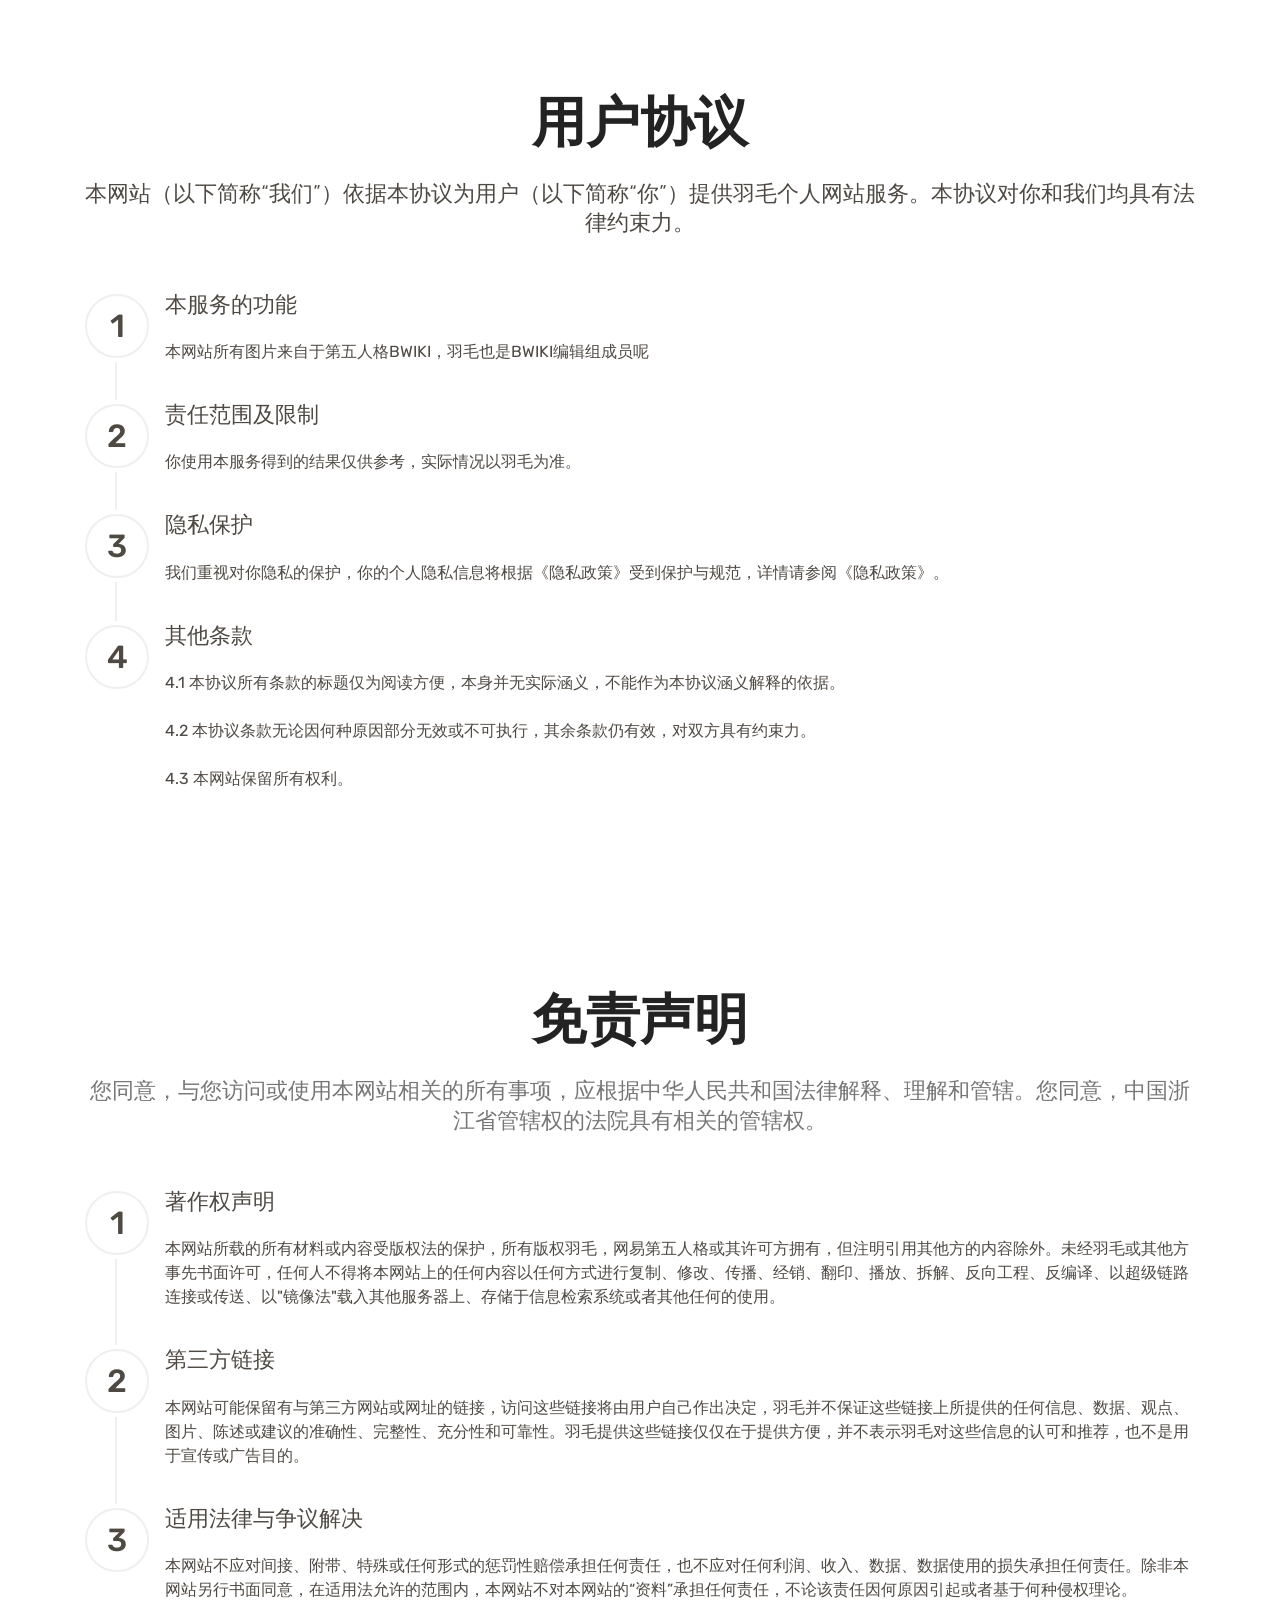
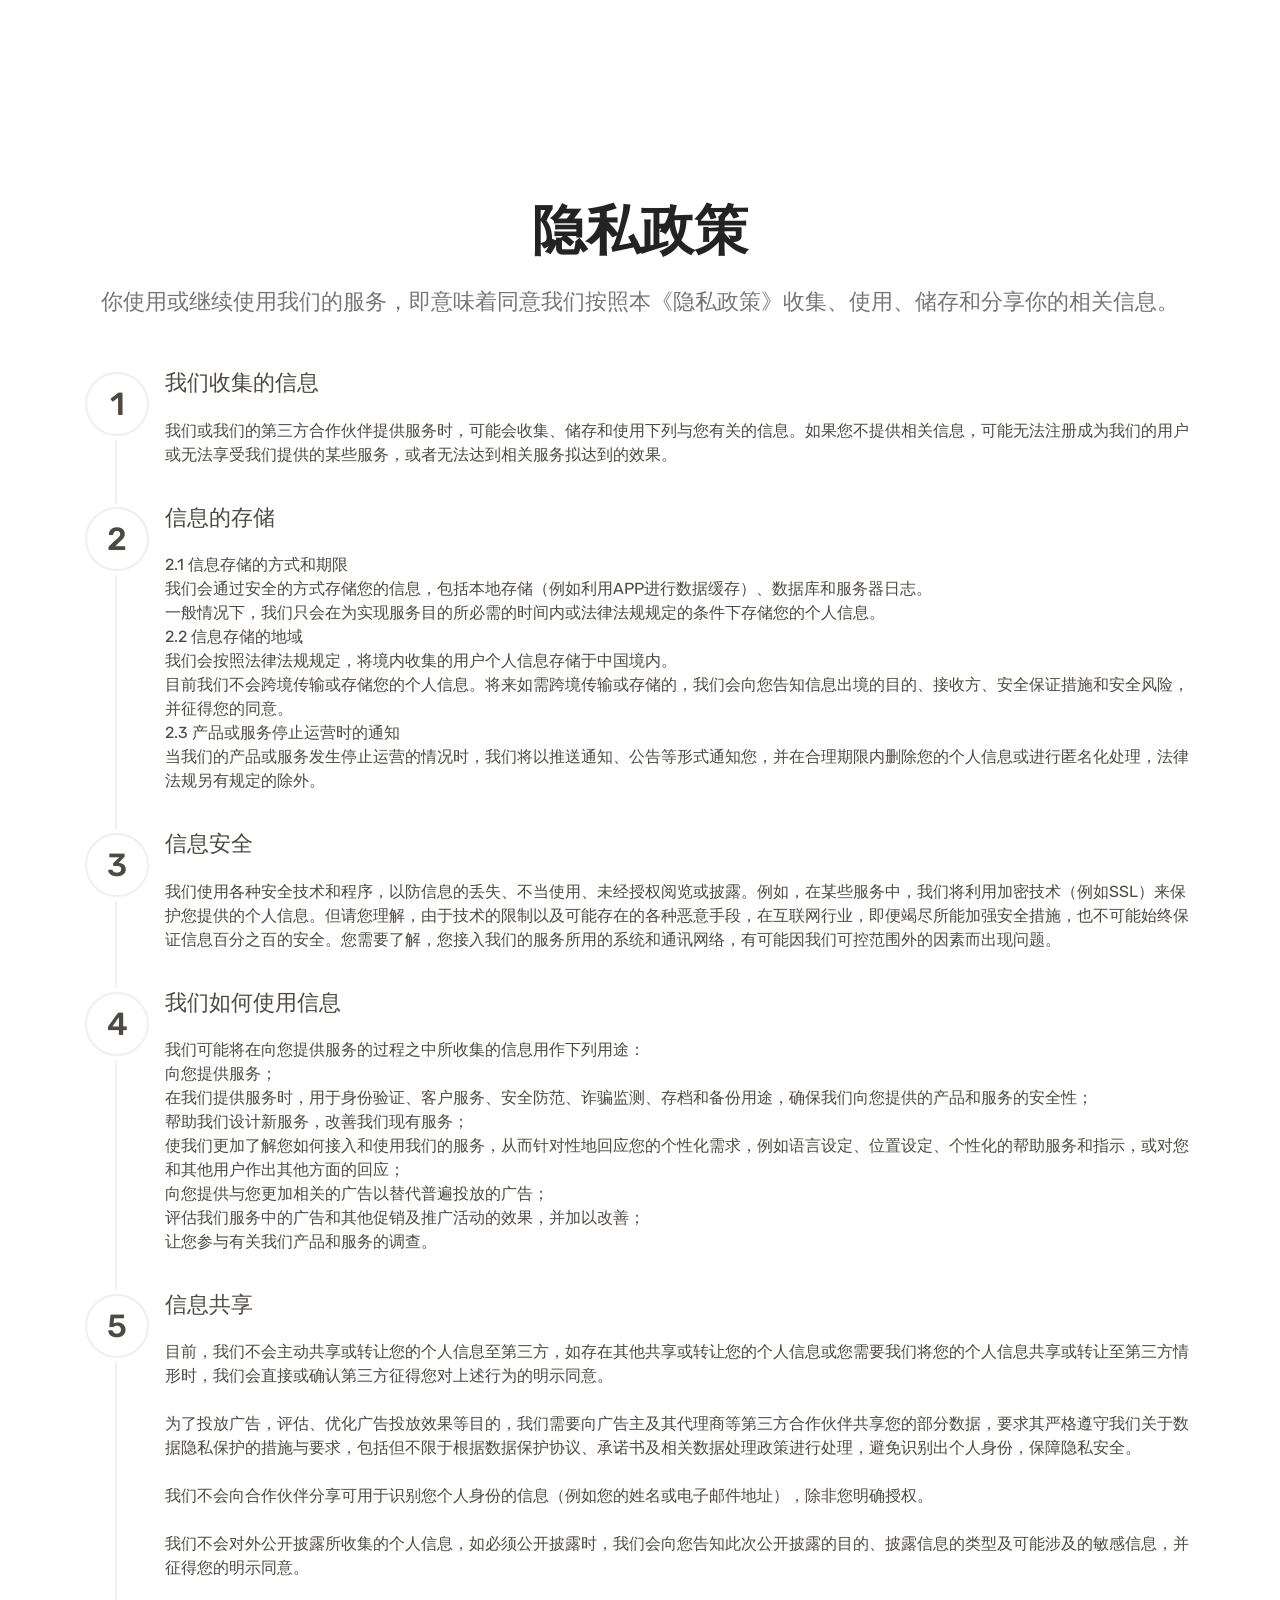
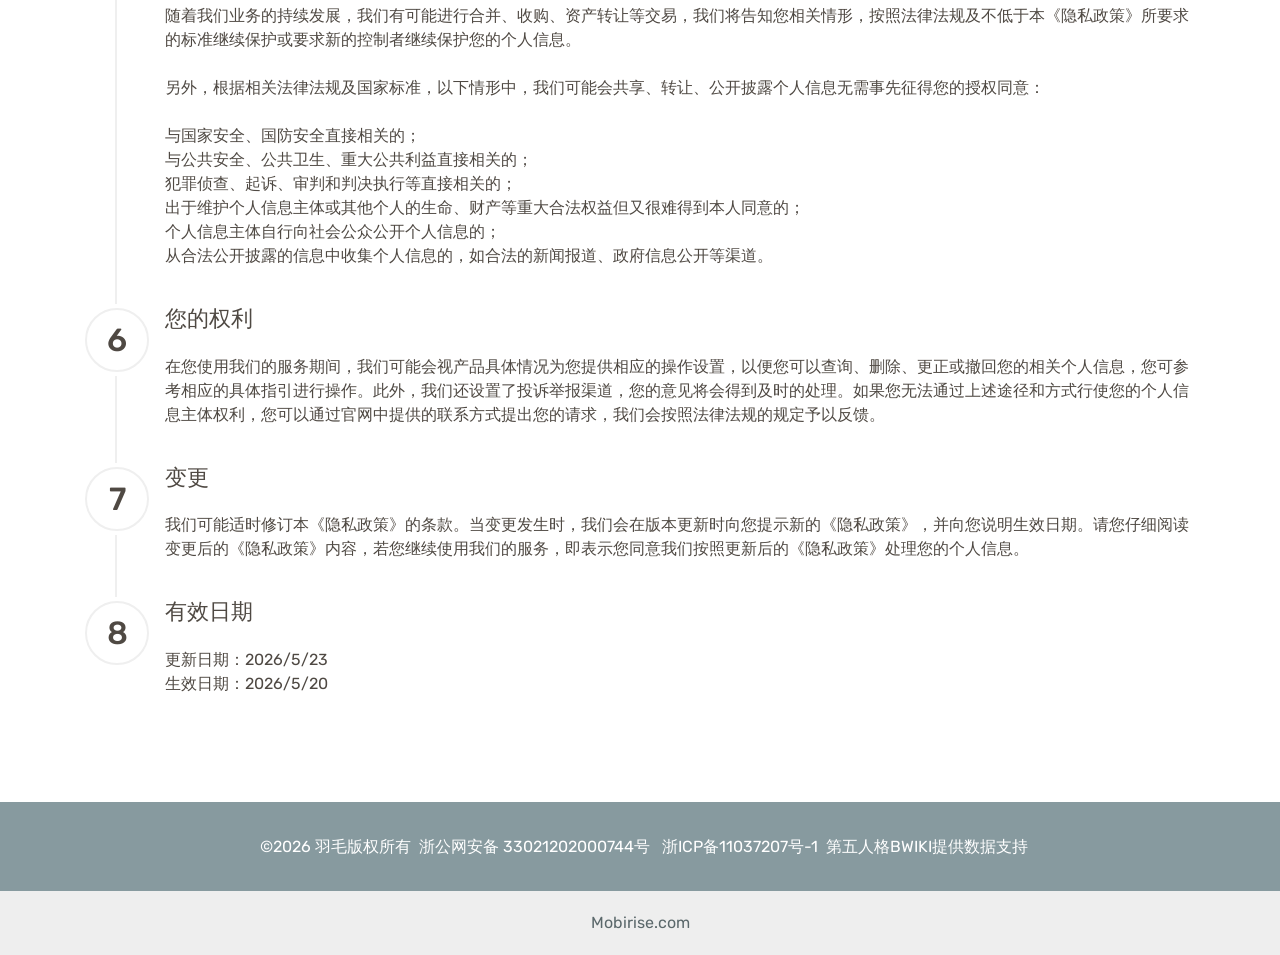
==== myym.html @ 97d5c30f "Add files via upload" ====
<!DOCTYPE html>
<html  >
<head>
  <!-- Site made with Mobirise Website Builder v6.0.1, https://mobirise.com -->
  <meta charset="UTF-8">
  <meta http-equiv="X-UA-Compatible" content="IE=edge">
  <meta name="generator" content="Mobirise v6.0.1, mobirise.com">
  <meta name="viewport" content="width=device-width, initial-scale=1, minimum-scale=1">
  <link rel="shortcut icon" href="assets/images/image.png-96x96.png" type="image/x-icon">
  <meta name="description" content="用户协议 免责声明 隐私政策">
  
  
  <title>用户协议 免责声明 隐私政策</title>
  <link rel="stylesheet" href="assets/bootstrap/css/bootstrap.min.css">
  <link rel="stylesheet" href="assets/bootstrap/css/bootstrap-grid.min.css">
  <link rel="stylesheet" href="assets/bootstrap/css/bootstrap-reboot.min.css">
  <link rel="stylesheet" href="assets/tether/tether.min.css">
  <link rel="stylesheet" href="assets/theme/css/style.css">
  <link rel="preload" href="https://fonts.googleapis.com/css?family=Rubik:300,300i,400,400i,500,500i,700,700i,900,900i&display=swap" as="style" onload="this.onload=null;this.rel='stylesheet'">
  <noscript><link rel="stylesheet" href="https://fonts.googleapis.com/css?family=Rubik:300,300i,400,400i,500,500i,700,700i,900,900i&display=swap"></noscript>
  <link rel="preload" as="style" href="assets/mobirise/css/mbr-additional.css?v=oB9DTF"><link rel="stylesheet" href="assets/mobirise/css/mbr-additional.css?v=oB9DTF" type="text/css">

  
  
  
</head>
<body>
  
  <section class="step1 cid-uG9Un975F1" id="step1-1a">

    

    
    
    <div class="container">
        <h2 class="mbr-section-title pb-3 mbr-fonts-style align-center display-2"><strong>用户协议</strong></h2>
        <h3 class="mbr-section-subtitle pb-5 mbr-fonts-style align-center display-5">本网站（以下简称“我们”）依据本协议为用户（以下简称“你”）提供羽毛个人网站服务。本协议对你和我们均具有法律约束力。</h3>
        <div class="step-container">
            <div class="card separline pb-4">
                <div class="step-element d-flex">
                    <div class="step-wrapper pr-3">
                        <h3 class="step d-flex align-items-center justify-content-center">
                            1
                        </h3>
                    </div>          
                    <div class="step-text-content">
                        <h4 class="mbr-step-title pb-3 mbr-fonts-style display-5">本服务的功能</h4>
                        <p class="mbr-step-text mbr-fonts-style display-7">本网站所有图片来自于第五人格BWIKI，羽毛也是BWIKI编辑组成员呢</p>
                    </div>
                </div>
            </div>

            <div class="card separline pb-4">
                <div class="step-element d-flex">
                    <div class="step-wrapper pr-3">
                        <h3 class="step d-flex align-items-center justify-content-center">
                            2
                        </h3>
                    </div>          
                    <div class="step-text-content">
                        <h4 class="mbr-step-title pb-3 mbr-fonts-style display-5">责任范围及限制</h4>
                        <p class="mbr-step-text mbr-fonts-style display-7">你使用本服务得到的结果仅供参考，实际情况以羽毛为准。</p>
                    </div>
                </div>
            </div>

            <div class="card separline pb-4">
                <div class="step-element d-flex">
                    <div class="step-wrapper pr-3">
                        <h3 class="step d-flex align-items-center justify-content-center">
                            3
                        </h3>
                    </div>          
                    <div class="step-text-content">
                        <h4 class="mbr-step-title pb-3 mbr-fonts-style display-5">隐私保护</h4>
                        <p class="mbr-step-text mbr-fonts-style display-7">我们重视对你隐私的保护，你的个人隐私信息将根据《隐私政策》受到保护与规范，详情请参阅《隐私政策》。</p>
                    </div>
                </div>
            </div>

            <div class="card">
                <div class="step-element d-flex">
                    <div class="step-wrapper pr-3">
                        <h3 class="step d-flex align-items-center justify-content-center">
                            4
                        </h3>
                    </div>          
                    <div class="step-text-content">
                        <h4 class="mbr-step-title pb-3 mbr-fonts-style display-5">其他条款</h4>
                        <p class="mbr-step-text mbr-fonts-style display-7">4.1 本协议所有条款的标题仅为阅读方便，本身并无实际涵义，不能作为本协议涵义解释的依据。
<br>
<br>4.2 本协议条款无论因何种原因部分无效或不可执行，其余条款仍有效，对双方具有约束力。<br><br>4.3 本网站保留所有权利。</p>
                    </div>
                </div>
            </div>
            
            
            
            
            
            
            
            
            
            
        </div>
    </div>
</section>

<section class="step1 cid-uGa3LfMQrT" id="step1-1g">

    

    
    
    <div class="container">
        <h2 class="mbr-section-title pb-3 mbr-fonts-style align-center display-2"><strong>免责声明</strong></h2>
        <h3 class="mbr-section-subtitle pb-5 mbr-fonts-style align-center display-5">您同意，与您访问或使用本网站相关的所有事项，应根据中华人民共和国法律解释、理解和管辖。您同意，中国浙江省管辖权的法院具有相关的管辖权。</h3>
        <div class="step-container">
            <div class="card separline pb-4">
                <div class="step-element d-flex">
                    <div class="step-wrapper pr-3">
                        <h3 class="step d-flex align-items-center justify-content-center">
                            1
                        </h3>
                    </div>          
                    <div class="step-text-content">
                        <h4 class="mbr-step-title pb-3 mbr-fonts-style display-5">著作权声明</h4>
                        <p class="mbr-step-text mbr-fonts-style display-7">本网站所载的所有材料或内容受版权法的保护，所有版权羽毛，网易第五人格或其许可方拥有，但注明引用其他方的内容除外。未经羽毛或其他方事先书面许可，任何人不得将本网站上的任何内容以任何方式进行复制、修改、传播、经销、翻印、播放、拆解、反向工程、反编译、以超级链路连接或传送、以"镜像法"载入其他服务器上、存储于信息检索系统或者其他任何的使用。</p>
                    </div>
                </div>
            </div>

            <div class="card separline pb-4">
                <div class="step-element d-flex">
                    <div class="step-wrapper pr-3">
                        <h3 class="step d-flex align-items-center justify-content-center">
                            2
                        </h3>
                    </div>          
                    <div class="step-text-content">
                        <h4 class="mbr-step-title pb-3 mbr-fonts-style display-5">第三方链接</h4>
                        <p class="mbr-step-text mbr-fonts-style display-7">本网站可能保留有与第三方网站或网址的链接，访问这些链接将由用户自己作出决定，羽毛并不保证这些链接上所提供的任何信息、数据、观点、图片、陈述或建议的准确性、完整性、充分性和可靠性。羽毛提供这些链接仅仅在于提供方便，并不表示羽毛对这些信息的认可和推荐，也不是用于宣传或广告目的。</p>
                    </div>
                </div>
            </div>

            <div class="card">
                <div class="step-element d-flex">
                    <div class="step-wrapper pr-3">
                        <h3 class="step d-flex align-items-center justify-content-center">
                            3
                        </h3>
                    </div>          
                    <div class="step-text-content">
                        <h4 class="mbr-step-title pb-3 mbr-fonts-style display-5">适用法律与争议解决</h4>
                        <p class="mbr-step-text mbr-fonts-style display-7">本网站不应对间接、附带、特殊或任何形式的惩罚性赔偿承担任何责任，也不应对任何利润、收入、数据、数据使用的损失承担任何责任。除非本网站另行书面同意，在适用法允许的范围内，本网站不对本网站的“资料”承担任何责任，不论该责任因何原因引起或者基于何种侵权理论。</p>
                    </div>
                </div>
            </div>

            
            
            
            
            
            
            
            
            
            
            
        </div>
    </div>
</section>

<section class="step1 cid-uGa5E5z4Po" id="step1-1h">

    

    
    
    <div class="container">
        <h2 class="mbr-section-title pb-3 mbr-fonts-style align-center display-2"><strong>隐私政策</strong></h2>
        <h3 class="mbr-section-subtitle pb-5 mbr-fonts-style align-center display-5">你使用或继续使用我们的服务，即意味着同意我们按照本《隐私政策》收集、使用、储存和分享你的相关信息。</h3>
        <div class="step-container">
            <div class="card separline pb-4">
                <div class="step-element d-flex">
                    <div class="step-wrapper pr-3">
                        <h3 class="step d-flex align-items-center justify-content-center">
                            1
                        </h3>
                    </div>          
                    <div class="step-text-content">
                        <h4 class="mbr-step-title pb-3 mbr-fonts-style display-5">我们收集的信息</h4>
                        <p class="mbr-step-text mbr-fonts-style display-7">我们或我们的第三方合作伙伴提供服务时，可能会收集、储存和使用下列与您有关的信息。如果您不提供相关信息，可能无法注册成为我们的用户或无法享受我们提供的某些服务，或者无法达到相关服务拟达到的效果。</p>
                    </div>
                </div>
            </div>

            <div class="card separline pb-4">
                <div class="step-element d-flex">
                    <div class="step-wrapper pr-3">
                        <h3 class="step d-flex align-items-center justify-content-center">
                            2
                        </h3>
                    </div>          
                    <div class="step-text-content">
                        <h4 class="mbr-step-title pb-3 mbr-fonts-style display-5">信息的存储</h4>
                        <p class="mbr-step-text mbr-fonts-style display-7">2.1 信息存储的方式和期限
<br>我们会通过安全的方式存储您的信息，包括本地存储（例如利用APP进行数据缓存）、数据库和服务器日志。
<br>一般情况下，我们只会在为实现服务目的所必需的时间内或法律法规规定的条件下存储您的个人信息。
<br>2.2 信息存储的地域
<br>我们会按照法律法规规定，将境内收集的用户个人信息存储于中国境内。
<br>目前我们不会跨境传输或存储您的个人信息。将来如需跨境传输或存储的，我们会向您告知信息出境的目的、接收方、安全保证措施和安全风险，并征得您的同意。
<br>2.3 产品或服务停止运营时的通知
<br>当我们的产品或服务发生停止运营的情况时，我们将以推送通知、公告等形式通知您，并在合理期限内删除您的个人信息或进行匿名化处理，法律法规另有规定的除外。</p>
                    </div>
                </div>
            </div>

            <div class="card separline pb-4">
                <div class="step-element d-flex">
                    <div class="step-wrapper pr-3">
                        <h3 class="step d-flex align-items-center justify-content-center">
                            3
                        </h3>
                    </div>          
                    <div class="step-text-content">
                        <h4 class="mbr-step-title pb-3 mbr-fonts-style display-5">信息安全</h4>
                        <p class="mbr-step-text mbr-fonts-style display-7">我们使用各种安全技术和程序，以防信息的丢失、不当使用、未经授权阅览或披露。例如，在某些服务中，我们将利用加密技术（例如SSL）来保护您提供的个人信息。但请您理解，由于技术的限制以及可能存在的各种恶意手段，在互联网行业，即便竭尽所能加强安全措施，也不可能始终保证信息百分之百的安全。您需要了解，您接入我们的服务所用的系统和通讯网络，有可能因我们可控范围外的因素而出现问题。</p>
                    </div>
                </div>
            </div>

            <div class="card separline pb-4">
                <div class="step-element d-flex">
                    <div class="step-wrapper pr-3">
                        <h3 class="step d-flex align-items-center justify-content-center">
                            4
                        </h3>
                    </div>          
                    <div class="step-text-content">
                        <h4 class="mbr-step-title pb-3 mbr-fonts-style display-5">我们如何使用信息</h4>
                        <p class="mbr-step-text mbr-fonts-style display-7">我们可能将在向您提供服务的过程之中所收集的信息用作下列用途：
<br>向您提供服务；
<br>在我们提供服务时，用于身份验证、客户服务、安全防范、诈骗监测、存档和备份用途，确保我们向您提供的产品和服务的安全性；
<br>帮助我们设计新服务，改善我们现有服务；
<br>使我们更加了解您如何接入和使用我们的服务，从而针对性地回应您的个性化需求，例如语言设定、位置设定、个性化的帮助服务和指示，或对您和其他用户作出其他方面的回应；
<br>向您提供与您更加相关的广告以替代普遍投放的广告；
<br>评估我们服务中的广告和其他促销及推广活动的效果，并加以改善；<br>让您参与有关我们产品和服务的调查。</p>
                    </div>
                </div>
            </div>
            
            <div class="card separline pb-4">
                <div class="step-element d-flex">
                    <div class="step-wrapper pr-3">
                        <h3 class="step d-flex align-items-center justify-content-center">
                            5
                        </h3>
                    </div>          
                    <div class="step-text-content">
                        <h4 class="mbr-step-title pb-3 mbr-fonts-style display-5">信息共享</h4>
                        <p class="mbr-step-text mbr-fonts-style display-7">目前，我们不会主动共享或转让您的个人信息至第三方，如存在其他共享或转让您的个人信息或您需要我们将您的个人信息共享或转让至第三方情形时，我们会直接或确认第三方征得您对上述行为的明示同意。
<br>
<br>为了投放广告，评估、优化广告投放效果等目的，我们需要向广告主及其代理商等第三方合作伙伴共享您的部分数据，要求其严格遵守我们关于数据隐私保护的措施与要求，包括但不限于根据数据保护协议、承诺书及相关数据处理政策进行处理，避免识别出个人身份，保障隐私安全。
<br>
<br>我们不会向合作伙伴分享可用于识别您个人身份的信息（例如您的姓名或电子邮件地址），除非您明确授权。
<br>
<br>我们不会对外公开披露所收集的个人信息，如必须公开披露时，我们会向您告知此次公开披露的目的、披露信息的类型及可能涉及的敏感信息，并征得您的明示同意。
<br>
<br>随着我们业务的持续发展，我们有可能进行合并、收购、资产转让等交易，我们将告知您相关情形，按照法律法规及不低于本《隐私政策》所要求的标准继续保护或要求新的控制者继续保护您的个人信息。
<br>
<br>另外，根据相关法律法规及国家标准，以下情形中，我们可能会共享、转让、公开披露个人信息无需事先征得您的授权同意：
<br>
<br>与国家安全、国防安全直接相关的；
<br>与公共安全、公共卫生、重大公共利益直接相关的；
<br>犯罪侦查、起诉、审判和判决执行等直接相关的；
<br>出于维护个人信息主体或其他个人的生命、财产等重大合法权益但又很难得到本人同意的；
<br>个人信息主体自行向社会公众公开个人信息的；
<br>从合法公开披露的信息中收集个人信息的，如合法的新闻报道、政府信息公开等渠道。</p>
                    </div>
                </div>
            </div>
            
            <div class="card separline pb-4">
                <div class="step-element d-flex">
                    <div class="step-wrapper pr-3">
                        <h3 class="step d-flex align-items-center justify-content-center">
                            6
                        </h3>
                    </div>          
                    <div class="step-text-content">
                        <h4 class="mbr-step-title pb-3 mbr-fonts-style display-5">您的权利</h4>
                        <p class="mbr-step-text mbr-fonts-style display-7">在您使用我们的服务期间，我们可能会视产品具体情况为您提供相应的操作设置，以便您可以查询、删除、更正或撤回您的相关个人信息，您可参考相应的具体指引进行操作。此外，我们还设置了投诉举报渠道，您的意见将会得到及时的处理。如果您无法通过上述途径和方式行使您的个人信息主体权利，您可以通过官网中提供的联系方式提出您的请求，我们会按照法律法规的规定予以反馈。</p>
                    </div>
                </div>
            </div>
            
            <div class="card separline pb-4">
                <div class="step-element d-flex">
                    <div class="step-wrapper pr-3">
                        <h3 class="step d-flex align-items-center justify-content-center">
                            7
                        </h3>
                    </div>          
                    <div class="step-text-content">
                        <h4 class="mbr-step-title pb-3 mbr-fonts-style display-5">变更</h4>
                        <p class="mbr-step-text mbr-fonts-style display-7">我们可能适时修订本《隐私政策》的条款。当变更发生时，我们会在版本更新时向您提示新的《隐私政策》，并向您说明生效日期。请您仔细阅读变更后的《隐私政策》内容，若您继续使用我们的服务，即表示您同意我们按照更新后的《隐私政策》处理您的个人信息。</p>
                    </div>
                </div>
            </div>
            
            <div class="card">
                <div class="step-element d-flex">
                    <div class="step-wrapper pr-3">
                        <h3 class="step d-flex align-items-center justify-content-center">
                            8
                        </h3>
                    </div>          
                    <div class="step-text-content">
                        <h4 class="mbr-step-title pb-3 mbr-fonts-style display-5">有效日期</h4>
                        <p class="mbr-step-text mbr-fonts-style display-7">更新日期：2026/5/23<br>生效日期：2026/5/20</p>
                    </div>
                </div>
            </div>
            
            
        </div>
    </div>
</section>

<section class="footer4 cid-uEL0j9SiN2" once="footers" id="footer04-19">

    

    

    <div class="container">
        <div class="media-container-row align-center mbr-white">
            <div class="col-12">
                <p class="mbr-text mb-0 mbr-fonts-style display-7">&nbsp;&nbsp;<a href="https://register.ccopyright.com.cn/query.html" class="text-white" target="_blank">©2026 羽毛版权所有&nbsp;</a> <a href="https://beian.mps.gov.cn/#/query/webSearch?code=33021202000744" class="text-white text-primary" target="_blank">浙公网安备 33021202000744号</a>&nbsp; &nbsp;<a href="https://beian.miit.gov.cn/#/Integrated/index" class="text-white" target="_blank">浙ICP备11037207号-1</a>&nbsp; <a href="https://dwrg.wiki/" class="text-white" target="_blank">第五人格BWIKI提供数据支持</a><br></p>
            </div>
        </div>
    </div>
</section><section class="display-7" style="padding: 0;align-items: center;justify-content: center;flex-wrap: wrap;    align-content: center;display: flex;position: relative;height: 4rem;"><a href="https://mobiri.se/" style="flex: 1 1;height: 4rem;position: absolute;width: 100%;z-index: 1;"><img alt="" style="height: 4rem;" src="[data-uri]"></a><p style="margin: 0;text-align: center;" class="display-7">&#8204;</p><a style="z-index:1" href="https://mobirise.com">Mobirise.com </a></section><script src="assets/popper/popper.min.js"></script>  <script src="assets/web/assets/jquery/jquery.min.js"></script>  <script src="assets/bootstrap/js/bootstrap.min.js"></script>  <script src="assets/tether/tether.min.js"></script>  <script src="assets/smoothscroll/smooth-scroll.js"></script>  <script src="assets/theme/js/script.js"></script>  
  
  
</body>
</html>
---- assets/theme/css/style.css ----
/*!
 * Mobirise v4 theme (https://mobirise.com/)
 * Copyright 2017 Mobirise
 */
section {
  background-color: #eeeeee;
}

.form-control:focus {
  box-shadow: none;
}

:focus {
  outline: none;
}

body {
  font-style: normal;
  line-height: 1.5;
}

section,
.container,
.container-fluid {
  position: relative;
  word-wrap: break-word;
}

a.mbr-iconfont:hover {
  text-decoration: none;
}

.article .lead p,
.article .lead ul,
.article .lead ol,
.article .lead pre,
.article .lead blockquote {
  margin-bottom: 0;
}

ul,
ol,
pre,
blockquote {
  margin-bottom: 2.3125rem;
}

pre {
  background: #f4f4f4;
  padding: 10px 24px;
  white-space: pre-wrap;
}

.inactive {
  -webkit-user-select: none;
  -moz-user-select: none;
  -ms-user-select: none;
  user-select: none;
  pointer-events: none;
  -webkit-user-drag: none;
  user-drag: none;
}

.mbr-section__comments .row {
  justify-content: center;
  -webkit-justify-content: center;
}

a {
  font-style: normal;
  font-weight: 400;
  cursor: pointer;
}

a, a:hover {
  text-decoration: none;
}

figure {
  margin-bottom: 0;
}

body {
  color: #232323;
}

h1,
h2,
h3,
h4,
h5,
h6,
.h1,
.h2,
.h3,
.h4,
.h5,
.h6,
.display-1,
.display-2,
.display-3,
.display-4 {
  line-height: 1;
  word-break: break-word;
  word-wrap: break-word;
}

.mbr-section-title {
  font-style: normal;
  line-height: 1.2;
}

.mbr-section-subtitle {
  line-height: 1.3;
}

.mbr-text {
  font-style: normal;
  line-height: 1.6;
}

b,
strong {
  font-weight: bold;
}

blockquote {
  padding: 10px 0 10px 20px;
  position: relative;
  border-left: 2px solid;
  border-color: #ff3366;
}

input:-webkit-autofill, input:-webkit-autofill:hover, input:-webkit-autofill:focus, input:-webkit-autofill:active {
  transition-delay: 9999s;
  transition-property: background-color, color;
}

textarea[type='hidden'] {
  display: none;
}

body {
  position: relative;
}

section {
  background-position: 50% 50%;
  background-repeat: no-repeat;
  background-size: cover;
}

section .mbr-background-video,
section .mbr-background-video-preview {
  position: absolute;
  bottom: 0;
  left: 0;
  right: 0;
  top: 0;
}

.hidden {
  visibility: hidden;
}

.mbr-z-index20 {
  z-index: 20;
}

/*! Base colors */
.mbr-white {
  color: #ffffff;
}

.mbr-black {
  color: #000000;
}

.mbr-bg-white {
  background-color: #ffffff;
}

.mbr-bg-black {
  background-color: #000000;
}

/*! Text-aligns */
.align-left {
  text-align: left;
}

.align-center {
  text-align: center;
}

.align-right {
  text-align: right;
}

@media (max-width: 767px) {
  .align-left,
  .align-center,
  .align-right,
  .mbr-section-btn,
  .mbr-section-title {
    text-align: center;
  }
}

/*! Font-weight  */
.mbr-light {
  font-weight: 300;
}

.mbr-regular {
  font-weight: 400;
}

.mbr-semibold {
  font-weight: 500;
}

.mbr-bold {
  font-weight: 700;
}

/*! Media  */
.media-size-item {
  -moz-flex: 1 1 auto;
  -o-flex: 1 1 auto;
  flex: 1 1 auto;
}

.media-content {
  flex-basis: 100%;
}

.media-container-row {
  display: flex;
  flex-direction: row;
  flex-wrap: wrap;
  justify-content: center;
  align-content: center;
  align-items: start;
}

.media-container-row .media-size-item {
  width: 400px;
}

.media-container-column {
  display: flex;
  flex-direction: column;
  flex-wrap: wrap;
  justify-content: center;
  align-content: center;
  align-items: stretch;
}

.media-container-column > * {
  width: 100%;
}

@media (min-width: 992px) {
  .media-container-row {
    flex-wrap: nowrap;
  }
}

figure {
  overflow: hidden;
}

figure[mbr-media-size] {
  transition: width 0.1s;
}

.mbr-figure img,
.mbr-figure iframe {
  display: block;
  width: 100%;
}

.card {
  background-color: transparent;
  border: none;
}

.card-box {
  width: 100%;
}

.card-img {
  text-align: center;
  flex-shrink: 0;
  -webkit-flex-shrink: 0;
}

.media {
  max-width: 100%;
  margin: 0 auto;
}

.mbr-figure {
  -ms-grid-row-align: center;
  align-self: center;
}

.media-container > div {
  max-width: 100%;
}

.mbr-figure img,
.card-img img {
  width: 100%;
}

@media (max-width: 991px) {
  .media-size-item {
    width: auto !important;
  }
  .media {
    width: auto;
  }
  .mbr-figure {
    width: 100% !important;
  }
}

/*! Buttons */
.btn {
  font-weight: 500;
  border-width: 2px;
  font-style: normal;
  letter-spacing: 1px;
  margin: .4rem .8rem;
  white-space: normal;
  transition: all .3s ease-in-out;
  display: inline-flex;
  align-items: center;
  justify-content: center;
  word-break: break-word;
  -webkit-align-items: center;
  -webkit-justify-content: center;
  display: -webkit-inline-flex;
}

.btn-sm {
  font-weight: 500;
  letter-spacing: 1px;
  transition: all .3s ease-in-out;
}

.btn-md {
  font-weight: 500;
  letter-spacing: 1px;
  margin: .4rem .8rem !important;
  transition: all .3s ease-in-out;
}

.btn-lg {
  font-weight: 500;
  letter-spacing: 1px;
  margin: .4rem .8rem !important;
  transition: all .3s ease-in-out;
}

.mbr-section-btn {
  margin-left: -0.25rem;
  margin-right: -0.25rem;
  font-size: 0;
}

nav .mbr-section-btn {
  margin-left: 0rem;
  margin-right: 0rem;
}

.btn-form {
  border-radius: 0;
}

.btn-form:hover {
  cursor: pointer;
}

/*! Btn icon margin */
.btn .mbr-iconfont,
.btn.btn-sm .mbr-iconfont {
  cursor: pointer;
  margin-right: 0.5rem;
}

.btn.btn-md .mbr-iconfont,
.btn.btn-md .mbr-iconfont {
  margin-right: 0.8rem;
}

.mbr-regular {
  font-weight: 400;
}

.mbr-semibold {
  font-weight: 500;
}

.mbr-bold {
  font-weight: 700;
}

[type='submit'] {
  -webkit-appearance: none;
}

/*! Full-screen */
.mbr-fullscreen .mbr-overlay {
  min-height: 100vh;
}

.mbr-fullscreen {
  display: flex;
  display: -moz-flex;
  display: -ms-flex;
  display: -o-flex;
  align-items: center;
  -webkit-align-items: center;
  min-height: 100vh;
  padding-top: 3rem;
  padding-bottom: 3rem;
}

/*! Map */
.map {
  height: 25rem;
  position: relative;
}

.map iframe {
  width: 100%;
  height: 100%;
}

.mbr-overlay {
  background-color: #000;
  bottom: 0;
  left: 0;
  opacity: .5;
  position: absolute;
  right: 0;
  top: 0;
  z-index: 0;
  pointer-events: none;
}

/* Form */
blockquote {
  font-style: italic;
  padding: 10px 0 10px 20px;
  font-size: 1.09rem;
  position: relative;
  border-width: 3px;
}

.form-control {
  background-color: #f5f5f5;
  box-shadow: none;
  color: #565656;
  line-height: 1.43;
  min-height: 3.5em;
  padding: 1.07em .5em;
}

.form-control, .form-control:focus {
  border: 1px solid #e8e8e8;
}

.form-active .form-control:invalid {
  border-color: red;
}

.form-control-label {
  position: relative;
  cursor: pointer;
  margin-bottom: .357em;
  padding: 0;
}

.alert {
  color: #ffffff;
  border-radius: 0;
  border: 0;
  font-size: .875rem;
  line-height: 1.5;
  margin-bottom: 1.875rem;
  padding: 1.25rem;
  position: relative;
}

.alert.alert-form::after {
  background-color: inherit;
  bottom: -7px;
  content: "";
  display: block;
  height: 14px;
  left: 50%;
  margin-left: -7px;
  position: absolute;
  transform: rotate(45deg);
  width: 14px;
  -webkit-transform: rotate(45deg);
}

.form-asterisk {
  font-family: initial;
  position: absolute;
  top: -2px;
  font-weight: normal;
}

/*! Scroll to top arrow */
#scrollToTop a i:before {
  content: '';
  position: absolute;
  height: 40%;
  top: 25%;
  background: #fff;
  width: 2px;
  left: calc(50% - 1px);
}

#scrollToTop a i:after {
  content: '';
  position: absolute;
  display: block;
  border-top: 2px solid #fff;
  border-right: 2px solid #fff;
  width: 40%;
  height: 40%;
  left: 30%;
  bottom: 30%;
  transform: rotate(135deg);
  -webkit-transform: rotate(135deg);
}

.mbr-arrow-up {
  bottom: 25px;
  right: 90px;
  position: fixed;
  text-align: right;
  z-index: 5000;
  color: #ffffff;
  font-size: 32px;
  transform: rotate(180deg);
  -webkit-transform: rotate(180deg);
}

.mbr-arrow-up a {
  background: rgba(0, 0, 0, 0.2);
  border-radius: 3px;
  color: #fff;
  display: inline-block;
  height: 60px;
  width: 60px;
  outline-style: none !important;
  position: relative;
  text-decoration: none;
  transition: all 0.3s ease-in-out;
  cursor: pointer;
  text-align: center;
}

.mbr-arrow-up a:hover {
  background-color: rgba(0, 0, 0, 0.4);
}

.mbr-arrow-up a i {
  line-height: 60px;
}

.mbr-arrow-up-icon {
  display: block;
  color: #fff;
}

.mbr-arrow-up-icon::before {
  content: '\203a';
  display: inline-block;
  font-family: serif;
  font-size: 32px;
  line-height: 1;
  font-style: normal;
  position: relative;
  top: 6px;
  left: -4px;
  -webkit-transform: rotate(-90deg);
  transform: rotate(-90deg);
}

/*! Arrow Down */
.mbr-arrow {
  position: absolute;
  bottom: 45px;
  left: 50%;
  width: 60px;
  height: 60px;
  cursor: pointer;
  background-color: rgba(80, 80, 80, 0.5);
  border-radius: 50%;
  -webkit-transform: translateX(-50%);
  transform: translateX(-50%);
}

.mbr-arrow > a {
  display: inline-block;
  text-decoration: none;
  outline-style: none;
  -webkit-animation: arrowdown 1.7s ease-in-out infinite;
  animation: arrowdown 1.7s ease-in-out infinite;
}

.mbr-arrow > a > i {
  position: absolute;
  top: -2px;
  left: 15px;
  font-size: 2rem;
}

@keyframes arrowdown {
  0% {
    transform: translateY(0px);
    -webkit-transform: translateY(0px);
  }
  50% {
    transform: translateY(-5px);
    -webkit-transform: translateY(-5px);
  }
  100% {
    transform: translateY(0px);
    -webkit-transform: translateY(0px);
  }
}

@-webkit-keyframes arrowdown {
  0% {
    transform: translateY(0px);
    -webkit-transform: translateY(0px);
  }
  50% {
    transform: translateY(-5px);
    -webkit-transform: translateY(-5px);
  }
  100% {
    transform: translateY(0px);
    -webkit-transform: translateY(0px);
  }
}

@media (max-width: 500px) {
  .mbr-arrow-up {
    left: 50%;
    right: auto;
    transform: translateX(-50%) rotate(180deg);
    -webkit-transform: translateX(-50%) rotate(180deg);
  }
}

/*Gradients animation*/
@keyframes gradient-animation {
  from {
    background-position: 0% 100%;
    -webkit-animation-timing-function: ease-in-out;
            animation-timing-function: ease-in-out;
  }
  to {
    background-position: 100% 0%;
    -webkit-animation-timing-function: ease-in-out;
            animation-timing-function: ease-in-out;
  }
}

@-webkit-keyframes gradient-animation {
  from {
    background-position: 0% 100%;
    -webkit-animation-timing-function: ease-in-out;
            animation-timing-function: ease-in-out;
  }
  to {
    background-position: 100% 0%;
    -webkit-animation-timing-function: ease-in-out;
            animation-timing-function: ease-in-out;
  }
}

.bg-gradient {
  background-size: 200% 200%;
  animation: gradient-animation 5s infinite alternate;
  -webkit-animation: gradient-animation 5s infinite alternate;
}

.menu .navbar-brand {
  display: -webkit-flex;
}

.menu .navbar-brand span {
  display: flex;
  display: -webkit-flex;
}

.menu .navbar-brand .navbar-caption-wrap {
  display: -webkit-flex;
}

.menu .navbar-brand .navbar-logo img {
  display: -webkit-flex;
}

@media (min-width: 768px) and (max-width: 1023px) {
  .menu .navbar-toggleable-sm .navbar-nav {
    display: -ms-flexbox;
  }
}

@media (max-width: 1023px) {
  .menu .navbar-collapse {
    max-height: 93.5vh;
  }
  .menu .navbar-collapse.show {
    overflow: auto;
  }
}

@media (min-width: 1024px) {
  .menu .navbar-nav.nav-dropdown {
    display: -webkit-flex;
  }
  .menu .navbar-toggleable-sm .navbar-collapse {
    display: -webkit-flex !important;
  }
  .menu .collapsed .navbar-collapse {
    max-height: 93.5vh;
  }
  .menu .collapsed .navbar-collapse.show {
    overflow: auto;
  }
}

@media (max-width: 767px) {
  .menu .navbar-collapse {
    max-height: 80vh;
  }
}

/* Others*/
.note-check a[data-value=Rubik] {
  font-style: normal;
}

.mbr-arrow a {
  color: #ffffff;
}

@media (max-width: 767px) {
  .mbr-arrow {
    display: none;
  }
}

.navbar {
  display: -webkit-flex;
  -webkit-flex-wrap: wrap;
  -webkit-align-items: center;
  -webkit-justify-content: space-between;
}

.navbar-collapse {
  -webkit-flex-basis: 100%;
  -webkit-flex-grow: 1;
  -webkit-align-items: center;
}

.nav-dropdown .link {
  padding: 0.667em 1.667em !important;
  margin: 0 !important;
}

.nav {
  display: -webkit-flex;
  -webkit-flex-wrap: wrap;
}

.row {
  display: -webkit-flex;
  -webkit-flex-wrap: wrap;
}

.justify-content-center {
  -webkit-justify-content: center;
}

.form-inline {
  display: -webkit-flex;
  -webkit-align-items: center;
}

.card-wrapper {
  -webkit-flex: 1;
}

.carousel-control {
  z-index: 10;
  display: -webkit-flex;
  -webkit-align-items: center;
  -webkit-justify-content: center;
}

.carousel-controls {
  display: -webkit-flex;
}

.media {
  display: -webkit-flex;
}

.form-group:focus {
  outline: none;
}

.jq-selectbox__select {
  padding: 1.07em 0.5em;
  position: absolute;
  top: 0;
  left: 0;
  width: 100%;
}

.jq-selectbox__dropdown {
  position: absolute;
  top: 100%;
  left: 0 !important;
  width: 100% !important;
}

.jq-selectbox__trigger-arrow {
  -webkit-transform: translateY(-50%);
          transform: translateY(-50%);
}

.jq-selectbox li {
  padding: 1.07em 0.5em;
}

input[type='range'] {
  padding-left: 0 !important;
  padding-right: 0 !important;
}

.modal-dialog,
.modal-content {
  height: 100%;
}

.modal-dialog .carousel-inner {
  height: calc(100vh - 1.75rem);
}

@media (max-width: 575px) {
  .modal-dialog .carousel-inner {
    height: calc(100vh - 1rem);
  }
}

.carousel-item {
  text-align: center;
}

.carousel-item img {
  margin: auto;
}

.navbar-toggler {
  align-self: flex-start;
  padding: 0.25rem 0.75rem;
  font-size: 1.25rem;
  line-height: 1;
  background: transparent;
  border: 1px solid transparent;
  border-radius: 0.25rem;
}

.navbar-toggler:focus,
.navbar-toggler:hover {
  text-decoration: none;
}

.navbar-toggler-icon {
  display: inline-block;
  width: 1.5em;
  height: 1.5em;
  vertical-align: middle;
  content: '';
  background: no-repeat center center;
  background-size: 100% 100%;
}

.navbar-toggler-left {
  position: absolute;
  left: 1rem;
}

.navbar-toggler-right {
  position: absolute;
  right: 1rem;
}

@media (max-width: 575px) {
  .navbar-toggleable .navbar-nav .dropdown-menu {
    position: static;
    float: none;
  }
  .navbar-toggleable > .container {
    padding-right: 0;
    padding-left: 0;
  }
}

@media (min-width: 576px) {
  .navbar-toggleable {
    flex-direction: row;
    flex-wrap: nowrap;
    align-items: center;
  }
  .navbar-toggleable .navbar-nav {
    flex-direction: row;
  }
  .navbar-toggleable .navbar-nav .nav-link {
    padding-right: 0.5rem;
    padding-left: 0.5rem;
  }
  .navbar-toggleable > .container {
    display: flex;
    flex-wrap: nowrap;
    align-items: center;
  }
  .navbar-toggleable .navbar-collapse {
    display: flex !important;
    width: 100%;
  }
  .navbar-toggleable .navbar-toggler {
    display: none;
  }
}

@media (max-width: 767px) {
  .navbar-toggleable-sm .navbar-nav .dropdown-menu {
    position: static;
    float: none;
  }
  .navbar-toggleable-sm > .container {
    padding-right: 0;
    padding-left: 0;
  }
}

@media (min-width: 768px) {
  .navbar-toggleable-sm {
    flex-direction: row;
    flex-wrap: nowrap;
    align-items: center;
  }
  .navbar-toggleable-sm .navbar-nav {
    flex-direction: row;
  }
  .navbar-toggleable-sm .navbar-nav .nav-link {
    padding-right: 0.5rem;
    padding-left: 0.5rem;
  }
  .navbar-toggleable-sm > .container {
    display: flex;
    flex-wrap: nowrap;
    align-items: center;
  }
  .navbar-toggleable-sm .navbar-collapse {
    display: none;
    width: 100%;
  }
  .navbar-toggleable-sm .navbar-toggler {
    display: none;
  }
}

@media (max-width: 1023px) {
  .navbar-toggleable-md .navbar-nav .dropdown-menu {
    position: static;
    float: none;
  }
  .navbar-toggleable-md > .container {
    padding-right: 0;
    padding-left: 0;
  }
}

@media (min-width: 1024px) {
  .navbar-toggleable-md {
    flex-direction: row;
    flex-wrap: nowrap;
    align-items: center;
  }
  .navbar-toggleable-md .navbar-nav {
    flex-direction: row;
  }
  .navbar-toggleable-md .navbar-nav .nav-link {
    padding-right: 0.5rem;
    padding-left: 0.5rem;
  }
  .navbar-toggleable-md > .container {
    display: flex;
    flex-wrap: nowrap;
    align-items: center;
  }
  .navbar-toggleable-md .navbar-collapse {
    display: flex !important;
    width: 100%;
  }
  .navbar-toggleable-md .navbar-toggler {
    display: none;
  }
}

@media (max-width: 1199px) {
  .navbar-toggleable-lg .navbar-nav .dropdown-menu {
    position: static;
    float: none;
  }
  .navbar-toggleable-lg > .container {
    padding-right: 0;
    padding-left: 0;
  }
}

@media (min-width: 1200px) {
  .navbar-toggleable-lg {
    flex-direction: row;
    flex-wrap: nowrap;
    align-items: center;
  }
  .navbar-toggleable-lg .navbar-nav {
    flex-direction: row;
  }
  .navbar-toggleable-lg .navbar-nav .nav-link {
    padding-right: 0.5rem;
    padding-left: 0.5rem;
  }
  .navbar-toggleable-lg > .container {
    display: flex;
    flex-wrap: nowrap;
    align-items: center;
  }
  .navbar-toggleable-lg .navbar-collapse {
    display: flex !important;
    width: 100%;
  }
  .navbar-toggleable-lg .navbar-toggler {
    display: none;
  }
}

.navbar-toggleable-xl {
  flex-direction: row;
  flex-wrap: nowrap;
  align-items: center;
}

.navbar-toggleable-xl .navbar-nav .dropdown-menu {
  position: static;
  float: none;
}

.navbar-toggleable-xl > .container {
  padding-right: 0;
  padding-left: 0;
}

.navbar-toggleable-xl .navbar-nav {
  flex-direction: row;
}

.navbar-toggleable-xl .navbar-nav .nav-link {
  padding-right: 0.5rem;
  padding-left: 0.5rem;
}

.navbar-toggleable-xl > .container {
  display: flex;
  flex-wrap: nowrap;
  align-items: center;
}

.navbar-toggleable-xl .navbar-collapse {
  display: flex !important;
  width: 100%;
}

.navbar-toggleable-xl .navbar-toggler {
  display: none;
}

.card-img {
  width: auto;
}

.menu .navbar.collapsed:not(.beta-menu) {
  flex-direction: column;
}

.carousel-item.active,
.carousel-item-next,
.carousel-item-prev {
  display: flex;
}

.note-air-layout .dropup .dropdown-menu,
.note-air-layout .navbar-fixed-bottom .dropdown .dropdown-menu {
  bottom: initial !important;
}

html,
body {
  height: auto;
  min-height: 100vh;
}

.dropup .dropdown-toggle::after {
  display: none;
}
.engine {
	position: absolute;
	text-indent: -2400px;
	text-align: center;
	padding: 0;
	top: 0;
	left: -2400px;
}
---- assets/mobirise/css/mbr-additional.css ----
body {
  font-family: Rubik;
}
.display-1 {
  font-family: 'Rubik', sans-serif;
  font-size: 4.25rem;
  font-display: swap;
}
.display-1 > .mbr-iconfont {
  font-size: 6.8rem;
}
.display-2 {
  font-family: 'Rubik', sans-serif;
  font-size: 3.4rem;
  font-display: swap;
}
.display-2 > .mbr-iconfont {
  font-size: 5.44rem;
}
.display-4 {
  font-family: 'Rubik', sans-serif;
  font-size: 1rem;
  font-display: swap;
}
.display-4 > .mbr-iconfont {
  font-size: 1.6rem;
}
.display-5 {
  font-family: 'Rubik', sans-serif;
  font-size: 1.4rem;
  font-display: swap;
}
.display-5 > .mbr-iconfont {
  font-size: 2.24rem;
}
.display-7 {
  font-family: 'Rubik', sans-serif;
  font-size: 1rem;
  font-display: swap;
}
.display-7 > .mbr-iconfont {
  font-size: 1.6rem;
}
/* ---- Fluid typography for mobile devices ---- */
/* 1.4 - font scale ratio ( bootstrap == 1.42857 ) */
/* 100vw - current viewport width */
/* (48 - 20)  48 == 48rem == 768px, 20 == 20rem == 320px(minimal supported viewport) */
/* 0.65 - min scale variable, may vary */
@media (max-width: 768px) {
  .display-1 {
    font-size: 3.4rem;
    font-size: calc( 2.1374999999999997rem + (4.25 - 2.1374999999999997) * ((100vw - 20rem) / (48 - 20)));
    line-height: calc( 1.4 * (2.1374999999999997rem + (4.25 - 2.1374999999999997) * ((100vw - 20rem) / (48 - 20))));
  }
  .display-2 {
    font-size: 2.72rem;
    font-size: calc( 1.8399999999999999rem + (3.4 - 1.8399999999999999) * ((100vw - 20rem) / (48 - 20)));
    line-height: calc( 1.4 * (1.8399999999999999rem + (3.4 - 1.8399999999999999) * ((100vw - 20rem) / (48 - 20))));
  }
  .display-4 {
    font-size: 0.8rem;
    font-size: calc( 1rem + (1 - 1) * ((100vw - 20rem) / (48 - 20)));
    line-height: calc( 1.4 * (1rem + (1 - 1) * ((100vw - 20rem) / (48 - 20))));
  }
  .display-5 {
    font-size: 1.12rem;
    font-size: calc( 1.14rem + (1.4 - 1.14) * ((100vw - 20rem) / (48 - 20)));
    line-height: calc( 1.4 * (1.14rem + (1.4 - 1.14) * ((100vw - 20rem) / (48 - 20))));
  }
}
/* Buttons */
.btn {
  padding: 1rem 3rem;
  border-radius: 3px;
}
.btn-sm {
  padding: 0.6rem 1.5rem;
  border-radius: 3px;
}
.btn-md {
  padding: 1rem 3rem;
  border-radius: 3px;
}
.btn-lg {
  padding: 1.2rem 3.2rem;
  border-radius: 3px;
}
.bg-primary {
  background-color: #5b686b !important;
}
.bg-success {
  background-color: #f7ed4a !important;
}
.bg-info {
  background-color: #82786e !important;
}
.bg-warning {
  background-color: #b2ccd2 !important;
}
.bg-danger {
  background-color: #879a9f !important;
}
.btn-primary,
.btn-primary:active {
  background-color: #5b686b !important;
  border-color: #5b686b !important;
  color: #ffffff !important;
}
.btn-primary:hover,
.btn-primary:focus,
.btn-primary.focus,
.btn-primary.active {
  color: #ffffff !important;
  background-color: #384042 !important;
  border-color: #384042 !important;
}
.btn-primary.disabled,
.btn-primary:disabled {
  color: #ffffff !important;
  background-color: #384042 !important;
  border-color: #384042 !important;
}
.btn-secondary,
.btn-secondary:active {
  background-color: #ff3366 !important;
  border-color: #ff3366 !important;
  color: #ffffff !important;
}
.btn-secondary:hover,
.btn-secondary:focus,
.btn-secondary.focus,
.btn-secondary.active {
  color: #ffffff !important;
  background-color: #e50039 !important;
  border-color: #e50039 !important;
}
.btn-secondary.disabled,
.btn-secondary:disabled {
  color: #ffffff !important;
  background-color: #e50039 !important;
  border-color: #e50039 !important;
}
.btn-info,
.btn-info:active {
  background-color: #82786e !important;
  border-color: #82786e !important;
  color: #ffffff !important;
}
.btn-info:hover,
.btn-info:focus,
.btn-info.focus,
.btn-info.active {
  color: #ffffff !important;
  background-color: #59524b !important;
  border-color: #59524b !important;
}
.btn-info.disabled,
.btn-info:disabled {
  color: #ffffff !important;
  background-color: #59524b !important;
  border-color: #59524b !important;
}
.btn-success,
.btn-success:active {
  background-color: #f7ed4a !important;
  border-color: #f7ed4a !important;
  color: #3f3c03 !important;
}
.btn-success:hover,
.btn-success:focus,
.btn-success.focus,
.btn-success.active {
  color: #3f3c03 !important;
  background-color: #eadd0a !important;
  border-color: #eadd0a !important;
}
.btn-success.disabled,
.btn-success:disabled {
  color: #3f3c03 !important;
  background-color: #eadd0a !important;
  border-color: #eadd0a !important;
}
.btn-warning,
.btn-warning:active {
  background-color: #b2ccd2 !important;
  border-color: #b2ccd2 !important;
  color: #ffffff !important;
}
.btn-warning:hover,
.btn-warning:focus,
.btn-warning.focus,
.btn-warning.active {
  color: #ffffff !important;
  background-color: #82acb6 !important;
  border-color: #82acb6 !important;
}
.btn-warning.disabled,
.btn-warning:disabled {
  color: #ffffff !important;
  background-color: #82acb6 !important;
  border-color: #82acb6 !important;
}
.btn-danger,
.btn-danger:active {
  background-color: #879a9f !important;
  border-color: #879a9f !important;
  color: #ffffff !important;
}
.btn-danger:hover,
.btn-danger:focus,
.btn-danger.focus,
.btn-danger.active {
  color: #ffffff !important;
  background-color: #617479 !important;
  border-color: #617479 !important;
}
.btn-danger.disabled,
.btn-danger:disabled {
  color: #ffffff !important;
  background-color: #617479 !important;
  border-color: #617479 !important;
}
.btn-white {
  color: #333333 !important;
}
.btn-white,
.btn-white:active {
  background-color: #ffffff !important;
  border-color: #ffffff !important;
  color: #808080 !important;
}
.btn-white:hover,
.btn-white:focus,
.btn-white.focus,
.btn-white.active {
  color: #808080 !important;
  background-color: #d9d9d9 !important;
  border-color: #d9d9d9 !important;
}
.btn-white.disabled,
.btn-white:disabled {
  color: #808080 !important;
  background-color: #d9d9d9 !important;
  border-color: #d9d9d9 !important;
}
.btn-black,
.btn-black:active {
  background-color: #333333 !important;
  border-color: #333333 !important;
  color: #ffffff !important;
}
.btn-black:hover,
.btn-black:focus,
.btn-black.focus,
.btn-black.active {
  color: #ffffff !important;
  background-color: #0d0d0d !important;
  border-color: #0d0d0d !important;
}
.btn-black.disabled,
.btn-black:disabled {
  color: #ffffff !important;
  background-color: #0d0d0d !important;
  border-color: #0d0d0d !important;
}
.btn-primary-outline,
.btn-primary-outline:active {
  background: none;
  border-color: #2c3234;
  color: #2c3234;
}
.btn-primary-outline:hover,
.btn-primary-outline:focus,
.btn-primary-outline.focus,
.btn-primary-outline.active {
  color: #ffffff;
  background-color: #5b686b;
  border-color: #5b686b;
}
.btn-primary-outline.disabled,
.btn-primary-outline:disabled {
  color: #ffffff !important;
  background-color: #5b686b !important;
  border-color: #5b686b !important;
}
.btn-secondary-outline,
.btn-secondary-outline:active {
  background: none;
  border-color: #cc0033;
  color: #cc0033;
}
.btn-secondary-outline:hover,
.btn-secondary-outline:focus,
.btn-secondary-outline.focus,
.btn-secondary-outline.active {
  color: #ffffff;
  background-color: #ff3366;
  border-color: #ff3366;
}
.btn-secondary-outline.disabled,
.btn-secondary-outline:disabled {
  color: #ffffff !important;
  background-color: #ff3366 !important;
  border-color: #ff3366 !important;
}
.btn-info-outline,
.btn-info-outline:active {
  background: none;
  border-color: #4b453f;
  color: #4b453f;
}
.btn-info-outline:hover,
.btn-info-outline:focus,
.btn-info-outline.focus,
.btn-info-outline.active {
  color: #ffffff;
  background-color: #82786e;
  border-color: #82786e;
}
.btn-info-outline.disabled,
.btn-info-outline:disabled {
  color: #ffffff !important;
  background-color: #82786e !important;
  border-color: #82786e !important;
}
.btn-success-outline,
.btn-success-outline:active {
  background: none;
  border-color: #d2c609;
  color: #d2c609;
}
.btn-success-outline:hover,
.btn-success-outline:focus,
.btn-success-outline.focus,
.btn-success-outline.active {
  color: #3f3c03;
  background-color: #f7ed4a;
  border-color: #f7ed4a;
}
.btn-success-outline.disabled,
.btn-success-outline:disabled {
  color: #3f3c03 !important;
  background-color: #f7ed4a !important;
  border-color: #f7ed4a !important;
}
.btn-warning-outline,
.btn-warning-outline:active {
  background: none;
  border-color: #72a1ac;
  color: #72a1ac;
}
.btn-warning-outline:hover,
.btn-warning-outline:focus,
.btn-warning-outline.focus,
.btn-warning-outline.active {
  color: #ffffff;
  background-color: #b2ccd2;
  border-color: #b2ccd2;
}
.btn-warning-outline.disabled,
.btn-warning-outline:disabled {
  color: #ffffff !important;
  background-color: #b2ccd2 !important;
  border-color: #b2ccd2 !important;
}
.btn-danger-outline,
.btn-danger-outline:active {
  background: none;
  border-color: #55666b;
  color: #55666b;
}
.btn-danger-outline:hover,
.btn-danger-outline:focus,
.btn-danger-outline.focus,
.btn-danger-outline.active {
  color: #ffffff;
  background-color: #879a9f;
  border-color: #879a9f;
}
.btn-danger-outline.disabled,
.btn-danger-outline:disabled {
  color: #ffffff !important;
  background-color: #879a9f !important;
  border-color: #879a9f !important;
}
.btn-black-outline,
.btn-black-outline:active {
  background: none;
  border-color: #000000;
  color: #000000;
}
.btn-black-outline:hover,
.btn-black-outline:focus,
.btn-black-outline.focus,
.btn-black-outline.active {
  color: #ffffff;
  background-color: #333333;
  border-color: #333333;
}
.btn-black-outline.disabled,
.btn-black-outline:disabled {
  color: #ffffff !important;
  background-color: #333333 !important;
  border-color: #333333 !important;
}
.btn-white-outline,
.btn-white-outline:active,
.btn-white-outline.active {
  background: none;
  border-color: #ffffff;
  color: #ffffff;
}
.btn-white-outline:hover,
.btn-white-outline:focus,
.btn-white-outline.focus {
  color: #333333;
  background-color: #ffffff;
  border-color: #ffffff;
}
.text-primary {
  color: #5b686b !important;
}
.text-secondary {
  color: #ff3366 !important;
}
.text-success {
  color: #f7ed4a !important;
}
.text-info {
  color: #82786e !important;
}
.text-warning {
  color: #b2ccd2 !important;
}
.text-danger {
  color: #879a9f !important;
}
.text-white {
  color: #ffffff !important;
}
.text-black {
  color: #000000 !important;
}
a.text-primary:hover,
a.text-primary:focus {
  color: #2c3234 !important;
}
a.text-secondary:hover,
a.text-secondary:focus {
  color: #cc0033 !important;
}
a.text-success:hover,
a.text-success:focus {
  color: #d2c609 !important;
}
a.text-info:hover,
a.text-info:focus {
  color: #4b453f !important;
}
a.text-warning:hover,
a.text-warning:focus {
  color: #72a1ac !important;
}
a.text-danger:hover,
a.text-danger:focus {
  color: #55666b !important;
}
a.text-white:hover,
a.text-white:focus {
  color: #b3b3b3 !important;
}
a.text-black:hover,
a.text-black:focus {
  color: #4d4d4d !important;
}
.alert-success {
  background-color: #70c770;
}
.alert-info {
  background-color: #82786e;
}
.alert-warning {
  background-color: #b2ccd2;
}
.alert-danger {
  background-color: #879a9f;
}
.mbr-section-btn a.btn:not(.btn-form) {
  border-radius: 100px;
}
.mbr-section-btn a.btn:not(.btn-form):hover,
.mbr-section-btn a.btn:not(.btn-form):focus {
  box-shadow: none !important;
}
.mbr-section-btn a.btn:not(.btn-form):hover,
.mbr-section-btn a.btn:not(.btn-form):focus {
  box-shadow: 0 10px 40px 0 rgba(0, 0, 0, 0.2) !important;
  -webkit-box-shadow: 0 10px 40px 0 rgba(0, 0, 0, 0.2) !important;
}
.mbr-gallery-filter li a {
  border-radius: 100px !important;
}
.mbr-gallery-filter li.active .btn {
  background-color: #5b686b;
  border-color: #5b686b;
  color: #ffffff;
}
.mbr-gallery-filter li.active .btn:focus {
  box-shadow: none;
}
.nav-tabs .nav-link {
  border-radius: 100px !important;
}
a,
a:hover {
  color: #5b686b;
}
.mbr-plan-header.bg-primary .mbr-plan-subtitle,
.mbr-plan-header.bg-primary .mbr-plan-price-desc {
  color: #9ba7aa;
}
.mbr-plan-header.bg-success .mbr-plan-subtitle,
.mbr-plan-header.bg-success .mbr-plan-price-desc {
  color: #ffffff;
}
.mbr-plan-header.bg-info .mbr-plan-subtitle,
.mbr-plan-header.bg-info .mbr-plan-price-desc {
  color: #beb8b2;
}
.mbr-plan-header.bg-warning .mbr-plan-subtitle,
.mbr-plan-header.bg-warning .mbr-plan-price-desc {
  color: #ffffff;
}
.mbr-plan-header.bg-danger .mbr-plan-subtitle,
.mbr-plan-header.bg-danger .mbr-plan-price-desc {
  color: #ced6d8;
}
/* Scroll to top button*/
.scrollToTop_wraper {
  display: none;
}
.form-control {
  font-family: 'Rubik', sans-serif;
  font-size: 1rem;
  font-display: swap;
}
.form-control > .mbr-iconfont {
  font-size: 1.6rem;
}
blockquote {
  border-color: #5b686b;
}
/* Forms */
.mbr-form .btn {
  margin: .4rem 0;
}
.mbr-form .input-group-btn a.btn {
  border-radius: 100px !important;
}
.mbr-form .input-group-btn a.btn:hover {
  box-shadow: 0 10px 40px 0 rgba(0, 0, 0, 0.2);
}
.mbr-form .input-group-btn button[type="submit"] {
  border-radius: 100px !important;
  padding: 1rem 3rem;
}
.mbr-form .input-group-btn button[type="submit"]:hover {
  box-shadow: 0 10px 40px 0 rgba(0, 0, 0, 0.2);
}
@media (max-width: 767px) {
  .btn {
    font-size: .75rem !important;
  }
  .btn .mbr-iconfont {
    font-size: 1rem !important;
  }
}
/* Footer */
.mbr-footer-content li::before,
.mbr-footer .mbr-contacts li::before {
  background: #5b686b;
}
.mbr-footer-content li a:hover,
.mbr-footer .mbr-contacts li a:hover {
  color: #5b686b;
}
.footer3 input[type="email"],
.footer4 input[type="email"] {
  border-radius: 100px !important;
}
.footer3 .input-group-btn a.btn,
.footer4 .input-group-btn a.btn {
  border-radius: 100px !important;
}
.footer3 .input-group-btn button[type="submit"],
.footer4 .input-group-btn button[type="submit"] {
  border-radius: 100px !important;
}
/* Headers*/
.header13 .form-inline input[type="email"],
.header14 .form-inline input[type="email"] {
  border-radius: 100px;
}
.header13 .form-inline input[type="text"],
.header14 .form-inline input[type="text"] {
  border-radius: 100px;
}
.header13 .form-inline input[type="tel"],
.header14 .form-inline input[type="tel"] {
  border-radius: 100px;
}
.header13 .form-inline a.btn,
.header14 .form-inline a.btn {
  border-radius: 100px;
}
.header13 .form-inline button,
.header14 .form-inline button {
  border-radius: 100px !important;
}
@media screen and (-ms-high-contrast: active), (-ms-high-contrast: none) {
  .card-wrapper {
    flex: auto !important;
  }
}
.jq-selectbox li:hover,
.jq-selectbox li.selected {
  background-color: #5b686b;
  color: #ffffff;
}
.jq-selectbox .jq-selectbox__trigger-arrow,
.jq-number__spin.minus:after,
.jq-number__spin.plus:after {
  transition: 0.4s;
  border-top-color: currentColor;
  border-bottom-color: currentColor;
}
.jq-selectbox:hover .jq-selectbox__trigger-arrow,
.jq-number__spin.minus:hover:after,
.jq-number__spin.plus:hover:after {
  border-top-color: #5b686b;
  border-bottom-color: #5b686b;
}
.xdsoft_datetimepicker .xdsoft_calendar td.xdsoft_default,
.xdsoft_datetimepicker .xdsoft_calendar td.xdsoft_current,
.xdsoft_datetimepicker .xdsoft_timepicker .xdsoft_time_box > div > div.xdsoft_current {
  color: #ffffff !important;
  background-color: #5b686b !important;
  box-shadow: none !important;
}
.xdsoft_datetimepicker .xdsoft_calendar td:hover,
.xdsoft_datetimepicker .xdsoft_timepicker .xdsoft_time_box > div > div:hover {
  color: #ffffff !important;
  background: #ff3366 !important;
  box-shadow: none !important;
}
.lazy-bg {
  background-image: none !important;
}
.lazy-placeholder:not(section),
.lazy-none {
  display: block;
  position: relative;
  padding-bottom: 56.25%;
}
iframe.lazy-placeholder,
.lazy-placeholder:after {
  content: '';
  position: absolute;
  width: 100px;
  height: 100px;
  background: transparent no-repeat center;
  background-size: contain;
  top: 50%;
  left: 50%;
  transform: translateX(-50%) translateY(-50%);
  background-image: url("data:image/svg+xml;charset=UTF-8,%3csvg width='32' height='32' viewBox='0 0 64 64' xmlns='http://www.w3.org/2000/svg' stroke='%235b686b' %3e%3cg fill='none' fill-rule='evenodd'%3e%3cg transform='translate(16 16)' stroke-width='2'%3e%3ccircle stroke-opacity='.5' cx='16' cy='16' r='16'/%3e%3cpath d='M32 16c0-9.94-8.06-16-16-16'%3e%3canimateTransform attributeName='transform' type='rotate' from='0 16 16' to='360 16 16' dur='1s' repeatCount='indefinite'/%3e%3c/path%3e%3c/g%3e%3c/g%3e%3c/svg%3e");
}
section.lazy-placeholder:after {
  opacity: 0.3;
}
.cid-uEL78Du2ur {
  z-index: 1000;
  width: 100%;
  position: relative;
}
.cid-uEL78Du2ur .dropdown-item:before {
  font-family: Moririse2 !important;
  content: "\e966";
  display: inline-block;
  width: 0;
  position: absolute;
  left: 1rem;
  top: 0.5rem;
  margin-right: 0.5rem;
  line-height: 1;
  font-size: inherit;
  vertical-align: middle;
  text-align: center;
  overflow: hidden;
  transform: scale(0, 1);
  transition: all 0.25s ease-in-out;
}
@media (max-width: 767px) {
  .cid-uEL78Du2ur .navbar-toggler {
    transform: scale(0.8);
  }
}
.cid-uEL78Du2ur .navbar-brand {
  flex-shrink: 0;
  align-items: center;
  margin-right: 0;
  padding: 10px 0;
  transition: all 0.3s;
  word-break: break-word;
  z-index: 1;
}
.cid-uEL78Du2ur .navbar-brand img {
  max-width: 100%;
  max-height: 100%;
}
.cid-uEL78Du2ur .navbar-brand .navbar-caption {
  line-height: inherit !important;
}
.cid-uEL78Du2ur .navbar-brand .navbar-logo a {
  outline: none;
}
.cid-uEL78Du2ur .navbar-nav {
  margin: auto;
  margin-left: 0;
  margin-left: auto;
}
.cid-uEL78Du2ur .navbar-nav .nav-item {
  padding: 0 !important;
  transition: 0.3s all !important;
}
.cid-uEL78Du2ur .navbar-nav .nav-item .nav-link {
  padding: 16px !important;
  margin: 0 !important;
  border-radius: 1rem !important;
  transition: 0.3s all !important;
}
.cid-uEL78Du2ur .navbar-nav .nav-item .nav-link:hover {
  background-color: rgba(27, 31, 10, 0.06);
}
.cid-uEL78Du2ur .navbar-nav .open .nav-link::after {
  transform: rotate(180deg);
}
@media (min-width: 992px) {
  .cid-uEL78Du2ur .navbar-nav .open .nav-link::before {
    content: "";
    width: 100%;
    height: 20px;
    top: 100%;
    background: transparent;
    position: absolute;
  }
}
.cid-uEL78Du2ur .navbar-nav .dropdown-item {
  padding: 12px !important;
  border-radius: 0.5rem !important;
  margin: 0 8px !important;
  transition: 0.3s all !important;
}
.cid-uEL78Du2ur .navbar-nav .dropdown-item:hover {
  background-color: rgba(27, 31, 10, 0.06);
}
@media (min-width: 992px) {
  .cid-uEL78Du2ur .navbar-nav {
    padding-left: 1.5rem;
  }
}
.cid-uEL78Du2ur .nav-link {
  width: fit-content;
  position: relative;
}
.cid-uEL78Du2ur .navbar-logo {
  margin: 0 !important;
}
@media (max-width: 767px) {
  .cid-uEL78Du2ur .navbar-logo {
    padding-left: 0;
  }
}
.cid-uEL78Du2ur .navbar-caption {
  padding-left: 1rem;
  padding-right: 0.5rem;
}
@media (max-width: 767px) {
  .cid-uEL78Du2ur .nav-dropdown {
    padding-bottom: 0.5rem;
  }
}
.cid-uEL78Du2ur .nav-dropdown .link.dropdown-toggle::after {
  margin-left: 0.5rem;
  margin-top: 0.2rem;
  transition: 0.3s all;
}
.cid-uEL78Du2ur .container {
  display: flex;
  height: 90px;
  padding: 0.5rem 0.6rem 0.5rem 1rem;
  flex-wrap: nowrap;
  background: rgba(255, 255, 255, 0.8) !important;
  left: 0;
  right: 0;
  -webkit-box-pack: justify;
  -ms-flex-pack: justify;
  justify-content: flex-end;
  -webkit-box-align: center;
  -webkit-align-items: center;
  -ms-flex-align: center;
  align-items: center;
  border-radius: 100vw;
  margin-top: 1rem;
  background-color: #ffffff;
  box-shadow: 0 30px 60px 0 rgba(27, 31, 10, 0.08);
}
@media (max-width: 992px) {
  .cid-uEL78Du2ur .container {
    padding-right: 2rem;
  }
}
@media (max-width: 767px) {
  .cid-uEL78Du2ur .container {
    width: 95%;
    height: 56px !important;
    padding: 0.5rem;
    margin-top: 0rem;
  }
}
.cid-uEL78Du2ur .iconfont-wrapper {
  font-size: 1.5rem;
  padding-right: 0.5rem;
}
.cid-uEL78Du2ur .dropdown-menu {
  flex-wrap: wrap;
  flex-direction: column;
  max-width: 100%;
  padding: 12px 4px !important;
  border-radius: 1.5rem;
  transition: 0.3s all !important;
  min-width: auto;
  background: #ffffff;
  background: rgba(255, 255, 255, 0.8) !important;
}
.cid-uEL78Du2ur .nav-item:focus,
.cid-uEL78Du2ur .nav-link:focus {
  outline: none;
}
.cid-uEL78Du2ur .dropdown .dropdown-menu .dropdown-item {
  width: auto;
  transition: all 0.25s ease-in-out;
}
.cid-uEL78Du2ur .dropdown .dropdown-menu .dropdown-item::after {
  right: 0.5rem;
}
.cid-uEL78Du2ur .dropdown .dropdown-menu .dropdown-item .mbr-iconfont {
  margin-right: 0.5rem;
  vertical-align: sub;
}
.cid-uEL78Du2ur .dropdown .dropdown-menu .dropdown-item .mbr-iconfont:before {
  display: inline-block;
  transform: scale(1, 1);
  transition: all 0.25s ease-in-out;
}
.cid-uEL78Du2ur .collapsed .dropdown-menu .dropdown-item:before {
  display: none;
}
.cid-uEL78Du2ur .collapsed .dropdown .dropdown-menu .dropdown-item {
  padding: 0.235em 1.5em 0.235em 1.5em !important;
  transition: none;
  margin: 0 !important;
}
.cid-uEL78Du2ur .navbar {
  min-height: 90px;
  transition: all 0.3s;
  border-bottom: 1px solid transparent;
  background: transparent !important;
  padding: 0 !important;
  border: none !important;
  box-shadow: none !important;
  border-radius: 0 !important;
}
.cid-uEL78Du2ur .navbar.opened {
  transition: all 0.3s;
}
.cid-uEL78Du2ur .navbar .dropdown-item {
  padding: 0.5rem 1.8rem;
}
.cid-uEL78Du2ur .navbar .navbar-logo img {
  width: auto;
}
.cid-uEL78Du2ur .navbar .navbar-collapse {
  z-index: 1;
  justify-content: flex-end;
}
.cid-uEL78Du2ur .navbar.collapsed {
  justify-content: center;
}
.cid-uEL78Du2ur .navbar.collapsed .nav-item .nav-link::before {
  display: none;
}
.cid-uEL78Du2ur .navbar.collapsed.opened .dropdown-menu {
  top: 0;
}
@media (min-width: 992px) {
  .cid-uEL78Du2ur .navbar.collapsed.opened:not(.navbar-short) .navbar-collapse {
    max-height: calc(98.5vh - 3rem);
  }
}
.cid-uEL78Du2ur .navbar.collapsed .dropdown-menu .dropdown-submenu {
  left: 0 !important;
}
.cid-uEL78Du2ur .navbar.collapsed .dropdown-menu .dropdown-item:after {
  right: auto;
}
.cid-uEL78Du2ur .navbar.collapsed .dropdown-menu .dropdown-toggle[data-toggle="dropdown-submenu"]:after {
  margin-left: 0.5rem;
  margin-top: 0.2rem;
  border-top: 0.35em solid;
  border-right: 0.35em solid transparent;
  border-left: 0.35em solid transparent;
  border-bottom: 0;
  top: 41%;
}
.cid-uEL78Du2ur .navbar.collapsed ul.navbar-nav li {
  margin: auto;
}
.cid-uEL78Du2ur .navbar.collapsed .dropdown-menu .dropdown-item {
  padding: 0.25rem 1.5rem;
  text-align: center;
}
.cid-uEL78Du2ur .navbar.collapsed .icons-menu {
  padding-left: 0;
  padding-right: 0;
  padding-top: 0.5rem;
  padding-bottom: 0.5rem;
}
@media (max-width: 767px) {
  .cid-uEL78Du2ur .navbar {
    min-height: 72px;
  }
  .cid-uEL78Du2ur .navbar .navbar-logo img {
    height: 2.5rem !important;
  }
}
@media (max-width: 991px) {
  .cid-uEL78Du2ur .navbar .nav-item .nav-link::before {
    display: none;
  }
  .cid-uEL78Du2ur .navbar.opened .dropdown-menu {
    top: 0;
  }
  .cid-uEL78Du2ur .navbar .dropdown-menu .dropdown-submenu {
    left: 0 !important;
  }
  .cid-uEL78Du2ur .navbar .dropdown-menu .dropdown-item:after {
    right: auto;
  }
  .cid-uEL78Du2ur .navbar .dropdown-menu .dropdown-toggle[data-toggle="dropdown-submenu"]:after {
    margin-left: 0.5rem;
    margin-top: 0.2rem;
    border-top: 0.35em solid;
    border-right: 0.35em solid transparent;
    border-left: 0.35em solid transparent;
    border-bottom: 0;
    top: 40%;
  }
  .cid-uEL78Du2ur .navbar .dropdown-menu .dropdown-item {
    padding: 0.25rem 1.5rem !important;
    text-align: center;
  }
  .cid-uEL78Du2ur .navbar .navbar-brand {
    flex-shrink: initial;
    flex-basis: auto;
    word-break: break-word;
    padding-right: 10px;
  }
  .cid-uEL78Du2ur .navbar .navbar-toggler {
    flex-basis: auto;
  }
  .cid-uEL78Du2ur .navbar .icons-menu {
    padding-left: 0;
    padding-top: 0.5rem;
    padding-bottom: 0.5rem;
  }
}
.cid-uEL78Du2ur .navbar.navbar-short .navbar-logo img {
  height: 2rem;
}
.cid-uEL78Du2ur .dropdown-item.active,
.cid-uEL78Du2ur .dropdown-item:active {
  background-color: transparent;
}
.cid-uEL78Du2ur .navbar-expand-lg .navbar-nav .nav-link {
  padding: 0;
}
.cid-uEL78Du2ur .nav-dropdown .link.dropdown-toggle {
  margin-right: 1.667em;
}
.cid-uEL78Du2ur .nav-dropdown .link.dropdown-toggle[aria-expanded="true"] {
  margin-right: 0;
  padding: 0.667em 1.667em;
}
.cid-uEL78Du2ur .navbar.navbar-expand-lg .dropdown .dropdown-menu {
  background: #ffffff;
}
.cid-uEL78Du2ur .navbar.navbar-expand-lg .dropdown .dropdown-menu .dropdown-submenu {
  margin: 0;
  left: 105%;
  transform: none;
  top: -12px;
}
.cid-uEL78Du2ur .navbar .dropdown.open > .dropdown-menu {
  display: flex;
}
.cid-uEL78Du2ur ul.navbar-nav {
  flex-wrap: wrap;
}
.cid-uEL78Du2ur .navbar-buttons {
  text-align: center;
  min-width: 140px;
}
@media (max-width: 992px) {
  .cid-uEL78Du2ur .navbar-buttons {
    text-align: left;
  }
}
.cid-uEL78Du2ur button.navbar-toggler {
  outline: none;
  width: 31px;
  height: 20px;
  cursor: pointer;
  transition: all 0.2s;
  position: relative;
  align-self: center;
}
.cid-uEL78Du2ur button.navbar-toggler .hamburger span {
  position: absolute;
  right: 0;
  width: 30px;
  height: 2px;
  border-right: 5px;
  background-color: #000000;
}
.cid-uEL78Du2ur button.navbar-toggler .hamburger span:nth-child(1) {
  top: 0;
  transition: all 0.2s;
}
.cid-uEL78Du2ur button.navbar-toggler .hamburger span:nth-child(2) {
  top: 8px;
  transition: all 0.15s;
}
.cid-uEL78Du2ur button.navbar-toggler .hamburger span:nth-child(3) {
  top: 8px;
  transition: all 0.15s;
}
.cid-uEL78Du2ur button.navbar-toggler .hamburger span:nth-child(4) {
  top: 16px;
  transition: all 0.2s;
}
.cid-uEL78Du2ur nav.opened .hamburger span:nth-child(1) {
  top: 8px;
  width: 0;
  opacity: 0;
  right: 50%;
  transition: all 0.2s;
}
.cid-uEL78Du2ur nav.opened .hamburger span:nth-child(2) {
  transform: rotate(45deg);
  transition: all 0.25s;
}
.cid-uEL78Du2ur nav.opened .hamburger span:nth-child(3) {
  transform: rotate(-45deg);
  transition: all 0.25s;
}
.cid-uEL78Du2ur nav.opened .hamburger span:nth-child(4) {
  top: 8px;
  width: 0;
  opacity: 0;
  right: 50%;
  transition: all 0.2s;
}
.cid-uEL78Du2ur .navbar-dropdown {
  padding: 0 1rem;
}
.cid-uEL78Du2ur a.nav-link {
  display: flex;
  align-items: center;
  justify-content: center;
}
.cid-uEL78Du2ur .icons-menu {
  flex-wrap: nowrap;
  display: flex;
  justify-content: center;
  padding-left: 1rem;
  padding-right: 1rem;
  padding-top: 0.3rem;
  text-align: center;
}
@media (max-width: 992px) {
  .cid-uEL78Du2ur .icons-menu {
    justify-content: flex-start;
    margin-bottom: 0.5rem;
  }
}
@media screen and (-ms-high-contrast: active), (-ms-high-contrast: none) {
  .cid-uEL78Du2ur .navbar {
    height: 70px;
  }
  .cid-uEL78Du2ur .navbar.opened {
    height: auto;
  }
  .cid-uEL78Du2ur .nav-item .nav-link:hover::before {
    width: 175%;
    max-width: calc(100% + 2rem);
    left: -1rem;
  }
}
.cid-uEL78Du2ur .navbar .dropdown > .dropdown-menu {
  display: none;
  width: max-content;
  max-width: 500px !important;
  transform: translateX(-50%);
  top: calc(100% + 20px);
  left: 50%;
}
.cid-uEL78Du2ur .navbar .dropdown > .dropdown-menu .dropdown-item {
  line-height: 1 !important;
}
.cid-uEL78Du2ur .navbar .dropdown > .dropdown-menu .dropdown .dropdown-item {
  align-items: center;
  display: flex;
  height: max-content !important;
  min-height: max-content !important;
}
.cid-uEL78Du2ur .navbar .dropdown > .dropdown-menu .dropdown .dropdown-item::after {
  display: inline-block;
  position: static;
  margin-left: 0.5rem;
  margin-top: 0;
  margin-right: 0;
  margin-bottom: 0;
  transition: 0.3s all;
  transform: rotate(-90deg);
}
.cid-uEL78Du2ur .navbar .dropdown > .dropdown-menu .dropdown.open .dropdown-item::after {
  transform: rotate(0deg);
}
.cid-uEL78Du2ur .mbr-section-btn {
  margin: -0.6rem -0.6rem;
}
.cid-uEL78Du2ur .navbar-toggler {
  margin-left: 12px;
  margin-right: 8px;
  order: 1000;
}
@media (max-width: 991px) {
  .cid-uEL78Du2ur .navbar-brand {
    margin-right: auto;
  }
  .cid-uEL78Du2ur .navbar-collapse {
    z-index: -1 !important;
    position: absolute;
    top: 110%;
    left: 0;
    width: 100%;
    padding: 1rem;
    border-radius: 1.5rem;
    background: #ffffff;
    opacity: 1;
    border-color: rgba(255, 255, 255, 0.8) !important;
    background: rgba(255, 255, 255, 0.8) !important;
    backdrop-filter: blur(8px);
  }
  .cid-uEL78Du2ur .navbar-nav .nav-item .nav-link::after {
    margin-left: 10px;
  }
  .cid-uEL78Du2ur .navbar-nav .dropdown-item:hover {
    background-color: rgba(27, 31, 10, 0.06);
  }
  .cid-uEL78Du2ur .navbar .dropdown > .dropdown-menu {
    max-width: 100% !important;
    transform: translateX(0);
    top: 10px;
    left: 0;
    padding: 8px !important;
    border-radius: 1rem;
    background-color: rgba(27, 31, 10, 0.04) !important;
  }
  .cid-uEL78Du2ur .navbar .dropdown > .dropdown-menu .dropdown-item {
    padding: 8px !important;
    line-height: 1 !important;
    margin-bottom: 4px !important;
  }
  .cid-uEL78Du2ur .navbar .dropdown > .dropdown-menu .dropdown .dropdown-item {
    align-items: center;
    display: flex;
    height: max-content !important;
    min-height: max-content !important;
  }
  .cid-uEL78Du2ur .navbar .dropdown > .dropdown-menu .dropdown .dropdown-item::after {
    display: inline-block;
    position: static;
    margin-left: 0.5rem;
    margin-top: 0;
    margin-right: 0;
    margin-bottom: 0;
    transition: 0.3s all;
    transform: rotate(0deg);
  }
  .cid-uEL78Du2ur .navbar .dropdown > .dropdown-menu .dropdown.open .dropdown-item::after {
    transform: rotate(180deg);
  }
  .cid-uEL78Du2ur .navbar .dropdown > .dropdown-menu .dropdown-submenu {
    position: static;
    width: 100%;
    max-width: 100% !important;
    transform: translateX(0) !important;
    top: 0;
    left: 0;
    padding: 8px !important;
    border-radius: 1rem;
    background-color: rgba(27, 31, 10, 0.04) !important;
  }
  .cid-uEL78Du2ur .navbar .dropdown.open > .dropdown-menu {
    display: flex !important;
    flex-direction: column;
    align-items: flex-start;
  }
}
@media (max-width: 575px) {
  .cid-uEL78Du2ur .navbar-collapse {
    padding: 1rem;
  }
}
.cid-uFzHqeNHWe {
  background-image: url("../../../assets/images/800px-20260306-2026.jpg-800x424.jpg");
}
.cid-uHtK2E7dHL {
  padding-top: 3rem;
  padding-bottom: 3rem;
  background-color: #ffffff;
}
.cid-uHtK2E7dHL .mbr-fallback-image.disabled {
  display: none;
}
.cid-uHtK2E7dHL .mbr-fallback-image {
  display: block;
  background-size: cover;
  background-position: center center;
  width: 100%;
  height: 100%;
  position: absolute;
  top: 0;
}
.cid-uHtK2E7dHL .content-wrapper {
  background: #ffffff;
}
@media (max-width: 991px) {
  .cid-uHtK2E7dHL .content-wrapper .image-wrapper {
    margin-bottom: 2rem;
  }
}
@media (max-width: 767px) {
  .cid-uHtK2E7dHL .content-wrapper {
    padding: 1rem;
  }
}
@media (min-width: 768px) and (max-width: 991px) {
  .cid-uHtK2E7dHL .content-wrapper {
    padding: 2rem;
  }
}
@media (min-width: 992px) {
  .cid-uHtK2E7dHL .content-wrapper {
    padding: 5rem 3rem;
  }
  .cid-uHtK2E7dHL .content-wrapper .text-wrapper {
    padding-left: 2rem;
  }
}
.cid-uHtK2E7dHL .image-wrapper img {
  width: 100%;
  object-fit: cover;
}
.cid-uHtK2E7dHL .card-title {
  color: #5b686b;
}
.cid-uHtK2E7dHL .mbr-text,
.cid-uHtK2E7dHL .mbr-section-btn {
  color: #879a9f;
}
.cid-uGnxId0BdF {
  padding-top: 90px;
  padding-bottom: 90px;
  background-color: #ffffff;
}
.cid-uGnxId0BdF .mbr-section-subtitle {
  color: #5b686b;
  font-weight: 300;
}
.cid-uGnxId0BdF .number-wrap {
  color: #5b7a80;
  border-color: rgba(255, 255, 255, 0.15);
  position: relative;
  display: inline-block;
  text-align: center;
  padding: 5px 10px 13px 10px;
  margin: 0;
  min-width: 118px;
  border-radius: 2px;
  max-width: 100%;
}
.cid-uGnxId0BdF .number {
  font-style: normal;
  font-weight: 700;
  font-size: 55px;
  text-transform: none;
  letter-spacing: -2px;
  word-spacing: 0;
  line-height: 1.3;
  color: #5b686b;
}
.cid-uGnxId0BdF .period {
  display: block;
  padding-top: 2px;
  border-top: 1px solid rgba(0, 0, 0, 0.1);
}
.cid-uGnxId0BdF .dot {
  position: absolute;
  top: -10px;
  right: -1em;
  width: 1em;
  display: block;
  height: 83%;
  overflow: hidden;
  font-style: normal;
  font-weight: 700;
  font-size: 55px;
  line-height: 89.65px;
  text-transform: none;
  letter-spacing: 0;
  word-spacing: 0;
  color: #5b686b;
}
.cid-uGnxId0BdF .countdown-cont {
  max-width: 700px;
  margin: 0 auto;
}
@media (max-width: 768px) {
  .cid-uGnxId0BdF .dot {
    display: none;
  }
}
@media (max-width: 543px) {
  .cid-uGnxId0BdF .number-wrap {
    margin-bottom: 15px;
  }
}
@media (max-width: 550px) {
  .cid-uGnxId0BdF .col-xs-3 {
    padding-left: 0;
    padding-right: 0;
    max-width: 25%;
    flex: 0 0 25%;
  }
  .cid-uGnxId0BdF .number-wrap {
    min-width: auto;
  }
}
@media (max-width: 440px) {
  .cid-uGnxId0BdF .number,
  .cid-uGnxId0BdF .dot {
    font-size: 40px;
  }
}
@media (max-width: 380px) {
  .cid-uGnxId0BdF .period {
    font-size: 0.8rem;
  }
}
.cid-uGnxId0BdF H2 {
  color: #5b686b;
}
.cid-uG8d6Pg2Tj {
  padding-top: 60px;
  padding-bottom: 60px;
  background-color: #ffffff;
}
.cid-uG8d6Pg2Tj .form-text {
  color: #879a9f;
}
@media (max-width: 767px) {
  .cid-uG8d6Pg2Tj .content {
    text-align: center;
  }
  .cid-uG8d6Pg2Tj .content > div:not(:last-child) {
    margin-bottom: 2rem;
  }
}
.cid-uG8d6Pg2Tj .img-logo img {
  height: 6rem;
  display: block;
  width: auto;
}
.cid-uG8d6Pg2Tj .form-group,
.cid-uG8d6Pg2Tj .input-group-btn {
  padding: 0;
}
.cid-uG8d6Pg2Tj .form-control {
  font-size: .75rem;
  text-align: center;
  min-width: 150px;
}
.cid-uG8d6Pg2Tj .input-group-btn .btn {
  padding: .75rem 1.5625rem !important;
  margin-left: .625rem;
  text-transform: none;
  color: #fff;
  text-align: center;
}
.cid-uG8d6Pg2Tj .copyright .mbr-text {
  color: #767676;
}
@media (max-width: 767px) {
  .cid-uG8d6Pg2Tj .footer-lower .copyright {
    margin-bottom: 1rem;
    text-align: center;
  }
}
.cid-uG8d6Pg2Tj .footer-lower hr {
  margin: 1rem 0;
  border-color: #000;
  opacity: .05;
}
.cid-uG8d6Pg2Tj .footer-lower .social-list {
  padding-left: 0;
  margin-bottom: 0;
  list-style: none;
  display: flex;
  -webkit-flex-wrap: wrap;
  flex-wrap: wrap;
  -webkit-justify-content: flex-end;
  justify-content: flex-end;
}
.cid-uG8d6Pg2Tj .footer-lower .social-list .mbr-iconfont-social {
  font-size: 1.3rem;
  color: #232323;
}
.cid-uG8d6Pg2Tj .footer-lower .social-list .soc-item {
  margin: 0 .5rem;
}
.cid-uG8d6Pg2Tj .footer-lower .social-list a {
  margin: 0;
  opacity: .5;
  -webkit-transition: .2s linear;
  transition: .2s linear;
}
.cid-uG8d6Pg2Tj .footer-lower .social-list a:hover {
  opacity: 1;
}
@media (max-width: 767px) {
  .cid-uG8d6Pg2Tj .footer-lower .social-list {
    -webkit-justify-content: center;
    justify-content: center;
  }
}
@media (max-width: 767px) {
  .cid-uG8d6Pg2Tj .foot-logo {
    text-align: center !important;
  }
  .cid-uG8d6Pg2Tj .foot-title {
    text-align: center !important;
  }
  .cid-uG8d6Pg2Tj .mbr-text {
    text-align: center !important;
  }
  .cid-uG8d6Pg2Tj .form-group {
    margin: 0;
  }
}
.cid-uG8d6Pg2Tj .foot-title {
  color: #5b686b;
}
.cid-uG8d6Pg2Tj .foot-logo {
  color: #879a9f;
}
.cid-uG8d6Pg2Tj .mbr-links-column {
  color: #5b686b;
}
.cid-uEL0j9SiN2 {
  padding-top: 2rem;
  padding-bottom: 2rem;
  background-color: #879a9f;
  overflow: hidden;
}
.cid-uGaanptBbO {
  padding-top: 7rem;
  padding-bottom: 6rem;
  background-color: #ffffff;
}
.cid-uGaanptBbO .mbr-fallback-image.disabled {
  display: none;
}
.cid-uGaanptBbO .mbr-fallback-image {
  display: block;
  background-size: cover;
  background-position: center center;
  width: 100%;
  height: 100%;
  position: absolute;
  top: 0;
}
@media (max-width: 991px) {
  .cid-uGaanptBbO .image-wrapper {
    margin-bottom: 1rem;
  }
}
.cid-uGaanptBbO .row {
  flex-direction: row-reverse;
}
.cid-uGaanptBbO img {
  width: 100%;
}
.cid-uGaanptBbO .mbr-description {
  color: #5b686b;
}
.cid-uEL0j9SiN2 {
  padding-top: 2rem;
  padding-bottom: 2rem;
  background-color: #879a9f;
  overflow: hidden;
}
.cid-uG9Un975F1 {
  padding-top: 90px;
  padding-bottom: 90px;
  background-color: #ffffff;
}
.cid-uG9Un975F1 .mbr-section-subtitle {
  color: #4f4943;
  text-align: center;
  font-weight: 300;
}
.cid-uG9Un975F1 .step {
  width: 64px;
  height: 64px;
  font-size: 32px;
  border-radius: 50%;
  border: 2px solid #efefef;
  color: #4f4943;
}
@media (max-width: 767px) {
  .cid-uG9Un975F1 .step {
    width: 48px;
    height: 48px;
    font-size: 24px;
  }
}
.cid-uG9Un975F1 .separline {
  position: relative;
}
.cid-uG9Un975F1 .separline:after {
  top: 68px;
  left: 30px;
  position: absolute;
  content: "";
  width: 2px;
  height: calc(100% - (32px + 4px) * 2);
  background-color: #efefef;
}
@media (max-width: 767px) {
  .cid-uG9Un975F1 .separline:after {
    top: 52px;
    left: 22px;
    height: calc(100% - 56px);
  }
}
.cid-uG9Un975F1 .mbr-section-title {
  color: #232323;
}
.cid-uG9Un975F1 .mbr-step-title {
  color: #4f4943;
}
.cid-uG9Un975F1 .mbr-step-text {
  color: #4f4943;
}
.cid-uGa3LfMQrT {
  padding-top: 90px;
  padding-bottom: 90px;
  background-color: #ffffff;
}
.cid-uGa3LfMQrT .mbr-section-subtitle {
  color: #767676;
  text-align: center;
  font-weight: 300;
}
.cid-uGa3LfMQrT .step {
  width: 64px;
  height: 64px;
  font-size: 32px;
  border-radius: 50%;
  border: 2px solid #efefef;
  color: #4f4943;
}
@media (max-width: 767px) {
  .cid-uGa3LfMQrT .step {
    width: 48px;
    height: 48px;
    font-size: 24px;
  }
}
.cid-uGa3LfMQrT .separline {
  position: relative;
}
.cid-uGa3LfMQrT .separline:after {
  top: 68px;
  left: 30px;
  position: absolute;
  content: "";
  width: 2px;
  height: calc(100% - (32px + 4px) * 2);
  background-color: #efefef;
}
@media (max-width: 767px) {
  .cid-uGa3LfMQrT .separline:after {
    top: 52px;
    left: 22px;
    height: calc(100% - 56px);
  }
}
.cid-uGa3LfMQrT .mbr-step-text {
  color: #4f4943;
}
.cid-uGa3LfMQrT .mbr-step-title {
  color: #4f4943;
}
.cid-uGa5E5z4Po {
  padding-top: 90px;
  padding-bottom: 90px;
  background-color: #ffffff;
}
.cid-uGa5E5z4Po .mbr-section-subtitle {
  color: #767676;
  text-align: center;
  font-weight: 300;
}
.cid-uGa5E5z4Po .step {
  width: 64px;
  height: 64px;
  font-size: 32px;
  border-radius: 50%;
  border: 2px solid #efefef;
  color: #4f4943;
}
@media (max-width: 767px) {
  .cid-uGa5E5z4Po .step {
    width: 48px;
    height: 48px;
    font-size: 24px;
  }
}
.cid-uGa5E5z4Po .separline {
  position: relative;
}
.cid-uGa5E5z4Po .separline:after {
  top: 68px;
  left: 30px;
  position: absolute;
  content: "";
  width: 2px;
  height: calc(100% - (32px + 4px) * 2);
  background-color: #efefef;
}
@media (max-width: 767px) {
  .cid-uGa5E5z4Po .separline:after {
    top: 52px;
    left: 22px;
    height: calc(100% - 56px);
  }
}
.cid-uGa5E5z4Po .mbr-step-text {
  color: #4f4943;
}
.cid-uGa5E5z4Po .mbr-step-title {
  color: #4f4943;
}
.cid-uEL0j9SiN2 {
  padding-top: 2rem;
  padding-bottom: 2rem;
  background-color: #879a9f;
  overflow: hidden;
}
---- assets/mobirise/css/mbr-additional.css ----
body {
  font-family: Rubik;
}
.display-1 {
  font-family: 'Rubik', sans-serif;
  font-size: 4.25rem;
  font-display: swap;
}
.display-1 > .mbr-iconfont {
  font-size: 6.8rem;
}
.display-2 {
  font-family: 'Rubik', sans-serif;
  font-size: 3.4rem;
  font-display: swap;
}
.display-2 > .mbr-iconfont {
  font-size: 5.44rem;
}
.display-4 {
  font-family: 'Rubik', sans-serif;
  font-size: 1rem;
  font-display: swap;
}
.display-4 > .mbr-iconfont {
  font-size: 1.6rem;
}
.display-5 {
  font-family: 'Rubik', sans-serif;
  font-size: 1.4rem;
  font-display: swap;
}
.display-5 > .mbr-iconfont {
  font-size: 2.24rem;
}
.display-7 {
  font-family: 'Rubik', sans-serif;
  font-size: 1rem;
  font-display: swap;
}
.display-7 > .mbr-iconfont {
  font-size: 1.6rem;
}
/* ---- Fluid typography for mobile devices ---- */
/* 1.4 - font scale ratio ( bootstrap == 1.42857 ) */
/* 100vw - current viewport width */
/* (48 - 20)  48 == 48rem == 768px, 20 == 20rem == 320px(minimal supported viewport) */
/* 0.65 - min scale variable, may vary */
@media (max-width: 768px) {
  .display-1 {
    font-size: 3.4rem;
    font-size: calc( 2.1374999999999997rem + (4.25 - 2.1374999999999997) * ((100vw - 20rem) / (48 - 20)));
    line-height: calc( 1.4 * (2.1374999999999997rem + (4.25 - 2.1374999999999997) * ((100vw - 20rem) / (48 - 20))));
  }
  .display-2 {
    font-size: 2.72rem;
    font-size: calc( 1.8399999999999999rem + (3.4 - 1.8399999999999999) * ((100vw - 20rem) / (48 - 20)));
    line-height: calc( 1.4 * (1.8399999999999999rem + (3.4 - 1.8399999999999999) * ((100vw - 20rem) / (48 - 20))));
  }
  .display-4 {
    font-size: 0.8rem;
    font-size: calc( 1rem + (1 - 1) * ((100vw - 20rem) / (48 - 20)));
    line-height: calc( 1.4 * (1rem + (1 - 1) * ((100vw - 20rem) / (48 - 20))));
  }
  .display-5 {
    font-size: 1.12rem;
    font-size: calc( 1.14rem + (1.4 - 1.14) * ((100vw - 20rem) / (48 - 20)));
    line-height: calc( 1.4 * (1.14rem + (1.4 - 1.14) * ((100vw - 20rem) / (48 - 20))));
  }
}
/* Buttons */
.btn {
  padding: 1rem 3rem;
  border-radius: 3px;
}
.btn-sm {
  padding: 0.6rem 1.5rem;
  border-radius: 3px;
}
.btn-md {
  padding: 1rem 3rem;
  border-radius: 3px;
}
.btn-lg {
  padding: 1.2rem 3.2rem;
  border-radius: 3px;
}
.bg-primary {
  background-color: #5b686b !important;
}
.bg-success {
  background-color: #f7ed4a !important;
}
.bg-info {
  background-color: #82786e !important;
}
.bg-warning {
  background-color: #b2ccd2 !important;
}
.bg-danger {
  background-color: #879a9f !important;
}
.btn-primary,
.btn-primary:active {
  background-color: #5b686b !important;
  border-color: #5b686b !important;
  color: #ffffff !important;
}
.btn-primary:hover,
.btn-primary:focus,
.btn-primary.focus,
.btn-primary.active {
  color: #ffffff !important;
  background-color: #384042 !important;
  border-color: #384042 !important;
}
.btn-primary.disabled,
.btn-primary:disabled {
  color: #ffffff !important;
  background-color: #384042 !important;
  border-color: #384042 !important;
}
.btn-secondary,
.btn-secondary:active {
  background-color: #ff3366 !important;
  border-color: #ff3366 !important;
  color: #ffffff !important;
}
.btn-secondary:hover,
.btn-secondary:focus,
.btn-secondary.focus,
.btn-secondary.active {
  color: #ffffff !important;
  background-color: #e50039 !important;
  border-color: #e50039 !important;
}
.btn-secondary.disabled,
.btn-secondary:disabled {
  color: #ffffff !important;
  background-color: #e50039 !important;
  border-color: #e50039 !important;
}
.btn-info,
.btn-info:active {
  background-color: #82786e !important;
  border-color: #82786e !important;
  color: #ffffff !important;
}
.btn-info:hover,
.btn-info:focus,
.btn-info.focus,
.btn-info.active {
  color: #ffffff !important;
  background-color: #59524b !important;
  border-color: #59524b !important;
}
.btn-info.disabled,
.btn-info:disabled {
  color: #ffffff !important;
  background-color: #59524b !important;
  border-color: #59524b !important;
}
.btn-success,
.btn-success:active {
  background-color: #f7ed4a !important;
  border-color: #f7ed4a !important;
  color: #3f3c03 !important;
}
.btn-success:hover,
.btn-success:focus,
.btn-success.focus,
.btn-success.active {
  color: #3f3c03 !important;
  background-color: #eadd0a !important;
  border-color: #eadd0a !important;
}
.btn-success.disabled,
.btn-success:disabled {
  color: #3f3c03 !important;
  background-color: #eadd0a !important;
  border-color: #eadd0a !important;
}
.btn-warning,
.btn-warning:active {
  background-color: #b2ccd2 !important;
  border-color: #b2ccd2 !important;
  color: #ffffff !important;
}
.btn-warning:hover,
.btn-warning:focus,
.btn-warning.focus,
.btn-warning.active {
  color: #ffffff !important;
  background-color: #82acb6 !important;
  border-color: #82acb6 !important;
}
.btn-warning.disabled,
.btn-warning:disabled {
  color: #ffffff !important;
  background-color: #82acb6 !important;
  border-color: #82acb6 !important;
}
.btn-danger,
.btn-danger:active {
  background-color: #879a9f !important;
  border-color: #879a9f !important;
  color: #ffffff !important;
}
.btn-danger:hover,
.btn-danger:focus,
.btn-danger.focus,
.btn-danger.active {
  color: #ffffff !important;
  background-color: #617479 !important;
  border-color: #617479 !important;
}
.btn-danger.disabled,
.btn-danger:disabled {
  color: #ffffff !important;
  background-color: #617479 !important;
  border-color: #617479 !important;
}
.btn-white {
  color: #333333 !important;
}
.btn-white,
.btn-white:active {
  background-color: #ffffff !important;
  border-color: #ffffff !important;
  color: #808080 !important;
}
.btn-white:hover,
.btn-white:focus,
.btn-white.focus,
.btn-white.active {
  color: #808080 !important;
  background-color: #d9d9d9 !important;
  border-color: #d9d9d9 !important;
}
.btn-white.disabled,
.btn-white:disabled {
  color: #808080 !important;
  background-color: #d9d9d9 !important;
  border-color: #d9d9d9 !important;
}
.btn-black,
.btn-black:active {
  background-color: #333333 !important;
  border-color: #333333 !important;
  color: #ffffff !important;
}
.btn-black:hover,
.btn-black:focus,
.btn-black.focus,
.btn-black.active {
  color: #ffffff !important;
  background-color: #0d0d0d !important;
  border-color: #0d0d0d !important;
}
.btn-black.disabled,
.btn-black:disabled {
  color: #ffffff !important;
  background-color: #0d0d0d !important;
  border-color: #0d0d0d !important;
}
.btn-primary-outline,
.btn-primary-outline:active {
  background: none;
  border-color: #2c3234;
  color: #2c3234;
}
.btn-primary-outline:hover,
.btn-primary-outline:focus,
.btn-primary-outline.focus,
.btn-primary-outline.active {
  color: #ffffff;
  background-color: #5b686b;
  border-color: #5b686b;
}
.btn-primary-outline.disabled,
.btn-primary-outline:disabled {
  color: #ffffff !important;
  background-color: #5b686b !important;
  border-color: #5b686b !important;
}
.btn-secondary-outline,
.btn-secondary-outline:active {
  background: none;
  border-color: #cc0033;
  color: #cc0033;
}
.btn-secondary-outline:hover,
.btn-secondary-outline:focus,
.btn-secondary-outline.focus,
.btn-secondary-outline.active {
  color: #ffffff;
  background-color: #ff3366;
  border-color: #ff3366;
}
.btn-secondary-outline.disabled,
.btn-secondary-outline:disabled {
  color: #ffffff !important;
  background-color: #ff3366 !important;
  border-color: #ff3366 !important;
}
.btn-info-outline,
.btn-info-outline:active {
  background: none;
  border-color: #4b453f;
  color: #4b453f;
}
.btn-info-outline:hover,
.btn-info-outline:focus,
.btn-info-outline.focus,
.btn-info-outline.active {
  color: #ffffff;
  background-color: #82786e;
  border-color: #82786e;
}
.btn-info-outline.disabled,
.btn-info-outline:disabled {
  color: #ffffff !important;
  background-color: #82786e !important;
  border-color: #82786e !important;
}
.btn-success-outline,
.btn-success-outline:active {
  background: none;
  border-color: #d2c609;
  color: #d2c609;
}
.btn-success-outline:hover,
.btn-success-outline:focus,
.btn-success-outline.focus,
.btn-success-outline.active {
  color: #3f3c03;
  background-color: #f7ed4a;
  border-color: #f7ed4a;
}
.btn-success-outline.disabled,
.btn-success-outline:disabled {
  color: #3f3c03 !important;
  background-color: #f7ed4a !important;
  border-color: #f7ed4a !important;
}
.btn-warning-outline,
.btn-warning-outline:active {
  background: none;
  border-color: #72a1ac;
  color: #72a1ac;
}
.btn-warning-outline:hover,
.btn-warning-outline:focus,
.btn-warning-outline.focus,
.btn-warning-outline.active {
  color: #ffffff;
  background-color: #b2ccd2;
  border-color: #b2ccd2;
}
.btn-warning-outline.disabled,
.btn-warning-outline:disabled {
  color: #ffffff !important;
  background-color: #b2ccd2 !important;
  border-color: #b2ccd2 !important;
}
.btn-danger-outline,
.btn-danger-outline:active {
  background: none;
  border-color: #55666b;
  color: #55666b;
}
.btn-danger-outline:hover,
.btn-danger-outline:focus,
.btn-danger-outline.focus,
.btn-danger-outline.active {
  color: #ffffff;
  background-color: #879a9f;
  border-color: #879a9f;
}
.btn-danger-outline.disabled,
.btn-danger-outline:disabled {
  color: #ffffff !important;
  background-color: #879a9f !important;
  border-color: #879a9f !important;
}
.btn-black-outline,
.btn-black-outline:active {
  background: none;
  border-color: #000000;
  color: #000000;
}
.btn-black-outline:hover,
.btn-black-outline:focus,
.btn-black-outline.focus,
.btn-black-outline.active {
  color: #ffffff;
  background-color: #333333;
  border-color: #333333;
}
.btn-black-outline.disabled,
.btn-black-outline:disabled {
  color: #ffffff !important;
  background-color: #333333 !important;
  border-color: #333333 !important;
}
.btn-white-outline,
.btn-white-outline:active,
.btn-white-outline.active {
  background: none;
  border-color: #ffffff;
  color: #ffffff;
}
.btn-white-outline:hover,
.btn-white-outline:focus,
.btn-white-outline.focus {
  color: #333333;
  background-color: #ffffff;
  border-color: #ffffff;
}
.text-primary {
  color: #5b686b !important;
}
.text-secondary {
  color: #ff3366 !important;
}
.text-success {
  color: #f7ed4a !important;
}
.text-info {
  color: #82786e !important;
}
.text-warning {
  color: #b2ccd2 !important;
}
.text-danger {
  color: #879a9f !important;
}
.text-white {
  color: #ffffff !important;
}
.text-black {
  color: #000000 !important;
}
a.text-primary:hover,
a.text-primary:focus {
  color: #2c3234 !important;
}
a.text-secondary:hover,
a.text-secondary:focus {
  color: #cc0033 !important;
}
a.text-success:hover,
a.text-success:focus {
  color: #d2c609 !important;
}
a.text-info:hover,
a.text-info:focus {
  color: #4b453f !important;
}
a.text-warning:hover,
a.text-warning:focus {
  color: #72a1ac !important;
}
a.text-danger:hover,
a.text-danger:focus {
  color: #55666b !important;
}
a.text-white:hover,
a.text-white:focus {
  color: #b3b3b3 !important;
}
a.text-black:hover,
a.text-black:focus {
  color: #4d4d4d !important;
}
.alert-success {
  background-color: #70c770;
}
.alert-info {
  background-color: #82786e;
}
.alert-warning {
  background-color: #b2ccd2;
}
.alert-danger {
  background-color: #879a9f;
}
.mbr-section-btn a.btn:not(.btn-form) {
  border-radius: 100px;
}
.mbr-section-btn a.btn:not(.btn-form):hover,
.mbr-section-btn a.btn:not(.btn-form):focus {
  box-shadow: none !important;
}
.mbr-section-btn a.btn:not(.btn-form):hover,
.mbr-section-btn a.btn:not(.btn-form):focus {
  box-shadow: 0 10px 40px 0 rgba(0, 0, 0, 0.2) !important;
  -webkit-box-shadow: 0 10px 40px 0 rgba(0, 0, 0, 0.2) !important;
}
.mbr-gallery-filter li a {
  border-radius: 100px !important;
}
.mbr-gallery-filter li.active .btn {
  background-color: #5b686b;
  border-color: #5b686b;
  color: #ffffff;
}
.mbr-gallery-filter li.active .btn:focus {
  box-shadow: none;
}
.nav-tabs .nav-link {
  border-radius: 100px !important;
}
a,
a:hover {
  color: #5b686b;
}
.mbr-plan-header.bg-primary .mbr-plan-subtitle,
.mbr-plan-header.bg-primary .mbr-plan-price-desc {
  color: #9ba7aa;
}
.mbr-plan-header.bg-success .mbr-plan-subtitle,
.mbr-plan-header.bg-success .mbr-plan-price-desc {
  color: #ffffff;
}
.mbr-plan-header.bg-info .mbr-plan-subtitle,
.mbr-plan-header.bg-info .mbr-plan-price-desc {
  color: #beb8b2;
}
.mbr-plan-header.bg-warning .mbr-plan-subtitle,
.mbr-plan-header.bg-warning .mbr-plan-price-desc {
  color: #ffffff;
}
.mbr-plan-header.bg-danger .mbr-plan-subtitle,
.mbr-plan-header.bg-danger .mbr-plan-price-desc {
  color: #ced6d8;
}
/* Scroll to top button*/
.scrollToTop_wraper {
  display: none;
}
.form-control {
  font-family: 'Rubik', sans-serif;
  font-size: 1rem;
  font-display: swap;
}
.form-control > .mbr-iconfont {
  font-size: 1.6rem;
}
blockquote {
  border-color: #5b686b;
}
/* Forms */
.mbr-form .btn {
  margin: .4rem 0;
}
.mbr-form .input-group-btn a.btn {
  border-radius: 100px !important;
}
.mbr-form .input-group-btn a.btn:hover {
  box-shadow: 0 10px 40px 0 rgba(0, 0, 0, 0.2);
}
.mbr-form .input-group-btn button[type="submit"] {
  border-radius: 100px !important;
  padding: 1rem 3rem;
}
.mbr-form .input-group-btn button[type="submit"]:hover {
  box-shadow: 0 10px 40px 0 rgba(0, 0, 0, 0.2);
}
@media (max-width: 767px) {
  .btn {
    font-size: .75rem !important;
  }
  .btn .mbr-iconfont {
    font-size: 1rem !important;
  }
}
/* Footer */
.mbr-footer-content li::before,
.mbr-footer .mbr-contacts li::before {
  background: #5b686b;
}
.mbr-footer-content li a:hover,
.mbr-footer .mbr-contacts li a:hover {
  color: #5b686b;
}
.footer3 input[type="email"],
.footer4 input[type="email"] {
  border-radius: 100px !important;
}
.footer3 .input-group-btn a.btn,
.footer4 .input-group-btn a.btn {
  border-radius: 100px !important;
}
.footer3 .input-group-btn button[type="submit"],
.footer4 .input-group-btn button[type="submit"] {
  border-radius: 100px !important;
}
/* Headers*/
.header13 .form-inline input[type="email"],
.header14 .form-inline input[type="email"] {
  border-radius: 100px;
}
.header13 .form-inline input[type="text"],
.header14 .form-inline input[type="text"] {
  border-radius: 100px;
}
.header13 .form-inline input[type="tel"],
.header14 .form-inline input[type="tel"] {
  border-radius: 100px;
}
.header13 .form-inline a.btn,
.header14 .form-inline a.btn {
  border-radius: 100px;
}
.header13 .form-inline button,
.header14 .form-inline button {
  border-radius: 100px !important;
}
@media screen and (-ms-high-contrast: active), (-ms-high-contrast: none) {
  .card-wrapper {
    flex: auto !important;
  }
}
.jq-selectbox li:hover,
.jq-selectbox li.selected {
  background-color: #5b686b;
  color: #ffffff;
}
.jq-selectbox .jq-selectbox__trigger-arrow,
.jq-number__spin.minus:after,
.jq-number__spin.plus:after {
  transition: 0.4s;
  border-top-color: currentColor;
  border-bottom-color: currentColor;
}
.jq-selectbox:hover .jq-selectbox__trigger-arrow,
.jq-number__spin.minus:hover:after,
.jq-number__spin.plus:hover:after {
  border-top-color: #5b686b;
  border-bottom-color: #5b686b;
}
.xdsoft_datetimepicker .xdsoft_calendar td.xdsoft_default,
.xdsoft_datetimepicker .xdsoft_calendar td.xdsoft_current,
.xdsoft_datetimepicker .xdsoft_timepicker .xdsoft_time_box > div > div.xdsoft_current {
  color: #ffffff !important;
  background-color: #5b686b !important;
  box-shadow: none !important;
}
.xdsoft_datetimepicker .xdsoft_calendar td:hover,
.xdsoft_datetimepicker .xdsoft_timepicker .xdsoft_time_box > div > div:hover {
  color: #ffffff !important;
  background: #ff3366 !important;
  box-shadow: none !important;
}
.lazy-bg {
  background-image: none !important;
}
.lazy-placeholder:not(section),
.lazy-none {
  display: block;
  position: relative;
  padding-bottom: 56.25%;
}
iframe.lazy-placeholder,
.lazy-placeholder:after {
  content: '';
  position: absolute;
  width: 100px;
  height: 100px;
  background: transparent no-repeat center;
  background-size: contain;
  top: 50%;
  left: 50%;
  transform: translateX(-50%) translateY(-50%);
  background-image: url("data:image/svg+xml;charset=UTF-8,%3csvg width='32' height='32' viewBox='0 0 64 64' xmlns='http://www.w3.org/2000/svg' stroke='%235b686b' %3e%3cg fill='none' fill-rule='evenodd'%3e%3cg transform='translate(16 16)' stroke-width='2'%3e%3ccircle stroke-opacity='.5' cx='16' cy='16' r='16'/%3e%3cpath d='M32 16c0-9.94-8.06-16-16-16'%3e%3canimateTransform attributeName='transform' type='rotate' from='0 16 16' to='360 16 16' dur='1s' repeatCount='indefinite'/%3e%3c/path%3e%3c/g%3e%3c/g%3e%3c/svg%3e");
}
section.lazy-placeholder:after {
  opacity: 0.3;
}
.cid-uEL78Du2ur {
  z-index: 1000;
  width: 100%;
  position: relative;
}
.cid-uEL78Du2ur .dropdown-item:before {
  font-family: Moririse2 !important;
  content: "\e966";
  display: inline-block;
  width: 0;
  position: absolute;
  left: 1rem;
  top: 0.5rem;
  margin-right: 0.5rem;
  line-height: 1;
  font-size: inherit;
  vertical-align: middle;
  text-align: center;
  overflow: hidden;
  transform: scale(0, 1);
  transition: all 0.25s ease-in-out;
}
@media (max-width: 767px) {
  .cid-uEL78Du2ur .navbar-toggler {
    transform: scale(0.8);
  }
}
.cid-uEL78Du2ur .navbar-brand {
  flex-shrink: 0;
  align-items: center;
  margin-right: 0;
  padding: 10px 0;
  transition: all 0.3s;
  word-break: break-word;
  z-index: 1;
}
.cid-uEL78Du2ur .navbar-brand img {
  max-width: 100%;
  max-height: 100%;
}
.cid-uEL78Du2ur .navbar-brand .navbar-caption {
  line-height: inherit !important;
}
.cid-uEL78Du2ur .navbar-brand .navbar-logo a {
  outline: none;
}
.cid-uEL78Du2ur .navbar-nav {
  margin: auto;
  margin-left: 0;
  margin-left: auto;
}
.cid-uEL78Du2ur .navbar-nav .nav-item {
  padding: 0 !important;
  transition: 0.3s all !important;
}
.cid-uEL78Du2ur .navbar-nav .nav-item .nav-link {
  padding: 16px !important;
  margin: 0 !important;
  border-radius: 1rem !important;
  transition: 0.3s all !important;
}
.cid-uEL78Du2ur .navbar-nav .nav-item .nav-link:hover {
  background-color: rgba(27, 31, 10, 0.06);
}
.cid-uEL78Du2ur .navbar-nav .open .nav-link::after {
  transform: rotate(180deg);
}
@media (min-width: 992px) {
  .cid-uEL78Du2ur .navbar-nav .open .nav-link::before {
    content: "";
    width: 100%;
    height: 20px;
    top: 100%;
    background: transparent;
    position: absolute;
  }
}
.cid-uEL78Du2ur .navbar-nav .dropdown-item {
  padding: 12px !important;
  border-radius: 0.5rem !important;
  margin: 0 8px !important;
  transition: 0.3s all !important;
}
.cid-uEL78Du2ur .navbar-nav .dropdown-item:hover {
  background-color: rgba(27, 31, 10, 0.06);
}
@media (min-width: 992px) {
  .cid-uEL78Du2ur .navbar-nav {
    padding-left: 1.5rem;
  }
}
.cid-uEL78Du2ur .nav-link {
  width: fit-content;
  position: relative;
}
.cid-uEL78Du2ur .navbar-logo {
  margin: 0 !important;
}
@media (max-width: 767px) {
  .cid-uEL78Du2ur .navbar-logo {
    padding-left: 0;
  }
}
.cid-uEL78Du2ur .navbar-caption {
  padding-left: 1rem;
  padding-right: 0.5rem;
}
@media (max-width: 767px) {
  .cid-uEL78Du2ur .nav-dropdown {
    padding-bottom: 0.5rem;
  }
}
.cid-uEL78Du2ur .nav-dropdown .link.dropdown-toggle::after {
  margin-left: 0.5rem;
  margin-top: 0.2rem;
  transition: 0.3s all;
}
.cid-uEL78Du2ur .container {
  display: flex;
  height: 90px;
  padding: 0.5rem 0.6rem 0.5rem 1rem;
  flex-wrap: nowrap;
  background: rgba(255, 255, 255, 0.8) !important;
  left: 0;
  right: 0;
  -webkit-box-pack: justify;
  -ms-flex-pack: justify;
  justify-content: flex-end;
  -webkit-box-align: center;
  -webkit-align-items: center;
  -ms-flex-align: center;
  align-items: center;
  border-radius: 100vw;
  margin-top: 1rem;
  background-color: #ffffff;
  box-shadow: 0 30px 60px 0 rgba(27, 31, 10, 0.08);
}
@media (max-width: 992px) {
  .cid-uEL78Du2ur .container {
    padding-right: 2rem;
  }
}
@media (max-width: 767px) {
  .cid-uEL78Du2ur .container {
    width: 95%;
    height: 56px !important;
    padding: 0.5rem;
    margin-top: 0rem;
  }
}
.cid-uEL78Du2ur .iconfont-wrapper {
  font-size: 1.5rem;
  padding-right: 0.5rem;
}
.cid-uEL78Du2ur .dropdown-menu {
  flex-wrap: wrap;
  flex-direction: column;
  max-width: 100%;
  padding: 12px 4px !important;
  border-radius: 1.5rem;
  transition: 0.3s all !important;
  min-width: auto;
  background: #ffffff;
  background: rgba(255, 255, 255, 0.8) !important;
}
.cid-uEL78Du2ur .nav-item:focus,
.cid-uEL78Du2ur .nav-link:focus {
  outline: none;
}
.cid-uEL78Du2ur .dropdown .dropdown-menu .dropdown-item {
  width: auto;
  transition: all 0.25s ease-in-out;
}
.cid-uEL78Du2ur .dropdown .dropdown-menu .dropdown-item::after {
  right: 0.5rem;
}
.cid-uEL78Du2ur .dropdown .dropdown-menu .dropdown-item .mbr-iconfont {
  margin-right: 0.5rem;
  vertical-align: sub;
}
.cid-uEL78Du2ur .dropdown .dropdown-menu .dropdown-item .mbr-iconfont:before {
  display: inline-block;
  transform: scale(1, 1);
  transition: all 0.25s ease-in-out;
}
.cid-uEL78Du2ur .collapsed .dropdown-menu .dropdown-item:before {
  display: none;
}
.cid-uEL78Du2ur .collapsed .dropdown .dropdown-menu .dropdown-item {
  padding: 0.235em 1.5em 0.235em 1.5em !important;
  transition: none;
  margin: 0 !important;
}
.cid-uEL78Du2ur .navbar {
  min-height: 90px;
  transition: all 0.3s;
  border-bottom: 1px solid transparent;
  background: transparent !important;
  padding: 0 !important;
  border: none !important;
  box-shadow: none !important;
  border-radius: 0 !important;
}
.cid-uEL78Du2ur .navbar.opened {
  transition: all 0.3s;
}
.cid-uEL78Du2ur .navbar .dropdown-item {
  padding: 0.5rem 1.8rem;
}
.cid-uEL78Du2ur .navbar .navbar-logo img {
  width: auto;
}
.cid-uEL78Du2ur .navbar .navbar-collapse {
  z-index: 1;
  justify-content: flex-end;
}
.cid-uEL78Du2ur .navbar.collapsed {
  justify-content: center;
}
.cid-uEL78Du2ur .navbar.collapsed .nav-item .nav-link::before {
  display: none;
}
.cid-uEL78Du2ur .navbar.collapsed.opened .dropdown-menu {
  top: 0;
}
@media (min-width: 992px) {
  .cid-uEL78Du2ur .navbar.collapsed.opened:not(.navbar-short) .navbar-collapse {
    max-height: calc(98.5vh - 3rem);
  }
}
.cid-uEL78Du2ur .navbar.collapsed .dropdown-menu .dropdown-submenu {
  left: 0 !important;
}
.cid-uEL78Du2ur .navbar.collapsed .dropdown-menu .dropdown-item:after {
  right: auto;
}
.cid-uEL78Du2ur .navbar.collapsed .dropdown-menu .dropdown-toggle[data-toggle="dropdown-submenu"]:after {
  margin-left: 0.5rem;
  margin-top: 0.2rem;
  border-top: 0.35em solid;
  border-right: 0.35em solid transparent;
  border-left: 0.35em solid transparent;
  border-bottom: 0;
  top: 41%;
}
.cid-uEL78Du2ur .navbar.collapsed ul.navbar-nav li {
  margin: auto;
}
.cid-uEL78Du2ur .navbar.collapsed .dropdown-menu .dropdown-item {
  padding: 0.25rem 1.5rem;
  text-align: center;
}
.cid-uEL78Du2ur .navbar.collapsed .icons-menu {
  padding-left: 0;
  padding-right: 0;
  padding-top: 0.5rem;
  padding-bottom: 0.5rem;
}
@media (max-width: 767px) {
  .cid-uEL78Du2ur .navbar {
    min-height: 72px;
  }
  .cid-uEL78Du2ur .navbar .navbar-logo img {
    height: 2.5rem !important;
  }
}
@media (max-width: 991px) {
  .cid-uEL78Du2ur .navbar .nav-item .nav-link::before {
    display: none;
  }
  .cid-uEL78Du2ur .navbar.opened .dropdown-menu {
    top: 0;
  }
  .cid-uEL78Du2ur .navbar .dropdown-menu .dropdown-submenu {
    left: 0 !important;
  }
  .cid-uEL78Du2ur .navbar .dropdown-menu .dropdown-item:after {
    right: auto;
  }
  .cid-uEL78Du2ur .navbar .dropdown-menu .dropdown-toggle[data-toggle="dropdown-submenu"]:after {
    margin-left: 0.5rem;
    margin-top: 0.2rem;
    border-top: 0.35em solid;
    border-right: 0.35em solid transparent;
    border-left: 0.35em solid transparent;
    border-bottom: 0;
    top: 40%;
  }
  .cid-uEL78Du2ur .navbar .dropdown-menu .dropdown-item {
    padding: 0.25rem 1.5rem !important;
    text-align: center;
  }
  .cid-uEL78Du2ur .navbar .navbar-brand {
    flex-shrink: initial;
    flex-basis: auto;
    word-break: break-word;
    padding-right: 10px;
  }
  .cid-uEL78Du2ur .navbar .navbar-toggler {
    flex-basis: auto;
  }
  .cid-uEL78Du2ur .navbar .icons-menu {
    padding-left: 0;
    padding-top: 0.5rem;
    padding-bottom: 0.5rem;
  }
}
.cid-uEL78Du2ur .navbar.navbar-short .navbar-logo img {
  height: 2rem;
}
.cid-uEL78Du2ur .dropdown-item.active,
.cid-uEL78Du2ur .dropdown-item:active {
  background-color: transparent;
}
.cid-uEL78Du2ur .navbar-expand-lg .navbar-nav .nav-link {
  padding: 0;
}
.cid-uEL78Du2ur .nav-dropdown .link.dropdown-toggle {
  margin-right: 1.667em;
}
.cid-uEL78Du2ur .nav-dropdown .link.dropdown-toggle[aria-expanded="true"] {
  margin-right: 0;
  padding: 0.667em 1.667em;
}
.cid-uEL78Du2ur .navbar.navbar-expand-lg .dropdown .dropdown-menu {
  background: #ffffff;
}
.cid-uEL78Du2ur .navbar.navbar-expand-lg .dropdown .dropdown-menu .dropdown-submenu {
  margin: 0;
  left: 105%;
  transform: none;
  top: -12px;
}
.cid-uEL78Du2ur .navbar .dropdown.open > .dropdown-menu {
  display: flex;
}
.cid-uEL78Du2ur ul.navbar-nav {
  flex-wrap: wrap;
}
.cid-uEL78Du2ur .navbar-buttons {
  text-align: center;
  min-width: 140px;
}
@media (max-width: 992px) {
  .cid-uEL78Du2ur .navbar-buttons {
    text-align: left;
  }
}
.cid-uEL78Du2ur button.navbar-toggler {
  outline: none;
  width: 31px;
  height: 20px;
  cursor: pointer;
  transition: all 0.2s;
  position: relative;
  align-self: center;
}
.cid-uEL78Du2ur button.navbar-toggler .hamburger span {
  position: absolute;
  right: 0;
  width: 30px;
  height: 2px;
  border-right: 5px;
  background-color: #000000;
}
.cid-uEL78Du2ur button.navbar-toggler .hamburger span:nth-child(1) {
  top: 0;
  transition: all 0.2s;
}
.cid-uEL78Du2ur button.navbar-toggler .hamburger span:nth-child(2) {
  top: 8px;
  transition: all 0.15s;
}
.cid-uEL78Du2ur button.navbar-toggler .hamburger span:nth-child(3) {
  top: 8px;
  transition: all 0.15s;
}
.cid-uEL78Du2ur button.navbar-toggler .hamburger span:nth-child(4) {
  top: 16px;
  transition: all 0.2s;
}
.cid-uEL78Du2ur nav.opened .hamburger span:nth-child(1) {
  top: 8px;
  width: 0;
  opacity: 0;
  right: 50%;
  transition: all 0.2s;
}
.cid-uEL78Du2ur nav.opened .hamburger span:nth-child(2) {
  transform: rotate(45deg);
  transition: all 0.25s;
}
.cid-uEL78Du2ur nav.opened .hamburger span:nth-child(3) {
  transform: rotate(-45deg);
  transition: all 0.25s;
}
.cid-uEL78Du2ur nav.opened .hamburger span:nth-child(4) {
  top: 8px;
  width: 0;
  opacity: 0;
  right: 50%;
  transition: all 0.2s;
}
.cid-uEL78Du2ur .navbar-dropdown {
  padding: 0 1rem;
}
.cid-uEL78Du2ur a.nav-link {
  display: flex;
  align-items: center;
  justify-content: center;
}
.cid-uEL78Du2ur .icons-menu {
  flex-wrap: nowrap;
  display: flex;
  justify-content: center;
  padding-left: 1rem;
  padding-right: 1rem;
  padding-top: 0.3rem;
  text-align: center;
}
@media (max-width: 992px) {
  .cid-uEL78Du2ur .icons-menu {
    justify-content: flex-start;
    margin-bottom: 0.5rem;
  }
}
@media screen and (-ms-high-contrast: active), (-ms-high-contrast: none) {
  .cid-uEL78Du2ur .navbar {
    height: 70px;
  }
  .cid-uEL78Du2ur .navbar.opened {
    height: auto;
  }
  .cid-uEL78Du2ur .nav-item .nav-link:hover::before {
    width: 175%;
    max-width: calc(100% + 2rem);
    left: -1rem;
  }
}
.cid-uEL78Du2ur .navbar .dropdown > .dropdown-menu {
  display: none;
  width: max-content;
  max-width: 500px !important;
  transform: translateX(-50%);
  top: calc(100% + 20px);
  left: 50%;
}
.cid-uEL78Du2ur .navbar .dropdown > .dropdown-menu .dropdown-item {
  line-height: 1 !important;
}
.cid-uEL78Du2ur .navbar .dropdown > .dropdown-menu .dropdown .dropdown-item {
  align-items: center;
  display: flex;
  height: max-content !important;
  min-height: max-content !important;
}
.cid-uEL78Du2ur .navbar .dropdown > .dropdown-menu .dropdown .dropdown-item::after {
  display: inline-block;
  position: static;
  margin-left: 0.5rem;
  margin-top: 0;
  margin-right: 0;
  margin-bottom: 0;
  transition: 0.3s all;
  transform: rotate(-90deg);
}
.cid-uEL78Du2ur .navbar .dropdown > .dropdown-menu .dropdown.open .dropdown-item::after {
  transform: rotate(0deg);
}
.cid-uEL78Du2ur .mbr-section-btn {
  margin: -0.6rem -0.6rem;
}
.cid-uEL78Du2ur .navbar-toggler {
  margin-left: 12px;
  margin-right: 8px;
  order: 1000;
}
@media (max-width: 991px) {
  .cid-uEL78Du2ur .navbar-brand {
    margin-right: auto;
  }
  .cid-uEL78Du2ur .navbar-collapse {
    z-index: -1 !important;
    position: absolute;
    top: 110%;
    left: 0;
    width: 100%;
    padding: 1rem;
    border-radius: 1.5rem;
    background: #ffffff;
    opacity: 1;
    border-color: rgba(255, 255, 255, 0.8) !important;
    background: rgba(255, 255, 255, 0.8) !important;
    backdrop-filter: blur(8px);
  }
  .cid-uEL78Du2ur .navbar-nav .nav-item .nav-link::after {
    margin-left: 10px;
  }
  .cid-uEL78Du2ur .navbar-nav .dropdown-item:hover {
    background-color: rgba(27, 31, 10, 0.06);
  }
  .cid-uEL78Du2ur .navbar .dropdown > .dropdown-menu {
    max-width: 100% !important;
    transform: translateX(0);
    top: 10px;
    left: 0;
    padding: 8px !important;
    border-radius: 1rem;
    background-color: rgba(27, 31, 10, 0.04) !important;
  }
  .cid-uEL78Du2ur .navbar .dropdown > .dropdown-menu .dropdown-item {
    padding: 8px !important;
    line-height: 1 !important;
    margin-bottom: 4px !important;
  }
  .cid-uEL78Du2ur .navbar .dropdown > .dropdown-menu .dropdown .dropdown-item {
    align-items: center;
    display: flex;
    height: max-content !important;
    min-height: max-content !important;
  }
  .cid-uEL78Du2ur .navbar .dropdown > .dropdown-menu .dropdown .dropdown-item::after {
    display: inline-block;
    position: static;
    margin-left: 0.5rem;
    margin-top: 0;
    margin-right: 0;
    margin-bottom: 0;
    transition: 0.3s all;
    transform: rotate(0deg);
  }
  .cid-uEL78Du2ur .navbar .dropdown > .dropdown-menu .dropdown.open .dropdown-item::after {
    transform: rotate(180deg);
  }
  .cid-uEL78Du2ur .navbar .dropdown > .dropdown-menu .dropdown-submenu {
    position: static;
    width: 100%;
    max-width: 100% !important;
    transform: translateX(0) !important;
    top: 0;
    left: 0;
    padding: 8px !important;
    border-radius: 1rem;
    background-color: rgba(27, 31, 10, 0.04) !important;
  }
  .cid-uEL78Du2ur .navbar .dropdown.open > .dropdown-menu {
    display: flex !important;
    flex-direction: column;
    align-items: flex-start;
  }
}
@media (max-width: 575px) {
  .cid-uEL78Du2ur .navbar-collapse {
    padding: 1rem;
  }
}
.cid-uFzHqeNHWe {
  background-image: url("../../../assets/images/800px-20260306-2026.jpg-800x424.jpg");
}
.cid-uHtK2E7dHL {
  padding-top: 3rem;
  padding-bottom: 3rem;
  background-color: #ffffff;
}
.cid-uHtK2E7dHL .mbr-fallback-image.disabled {
  display: none;
}
.cid-uHtK2E7dHL .mbr-fallback-image {
  display: block;
  background-size: cover;
  background-position: center center;
  width: 100%;
  height: 100%;
  position: absolute;
  top: 0;
}
.cid-uHtK2E7dHL .content-wrapper {
  background: #ffffff;
}
@media (max-width: 991px) {
  .cid-uHtK2E7dHL .content-wrapper .image-wrapper {
    margin-bottom: 2rem;
  }
}
@media (max-width: 767px) {
  .cid-uHtK2E7dHL .content-wrapper {
    padding: 1rem;
  }
}
@media (min-width: 768px) and (max-width: 991px) {
  .cid-uHtK2E7dHL .content-wrapper {
    padding: 2rem;
  }
}
@media (min-width: 992px) {
  .cid-uHtK2E7dHL .content-wrapper {
    padding: 5rem 3rem;
  }
  .cid-uHtK2E7dHL .content-wrapper .text-wrapper {
    padding-left: 2rem;
  }
}
.cid-uHtK2E7dHL .image-wrapper img {
  width: 100%;
  object-fit: cover;
}
.cid-uHtK2E7dHL .card-title {
  color: #5b686b;
}
.cid-uHtK2E7dHL .mbr-text,
.cid-uHtK2E7dHL .mbr-section-btn {
  color: #879a9f;
}
.cid-uGnxId0BdF {
  padding-top: 90px;
  padding-bottom: 90px;
  background-color: #ffffff;
}
.cid-uGnxId0BdF .mbr-section-subtitle {
  color: #5b686b;
  font-weight: 300;
}
.cid-uGnxId0BdF .number-wrap {
  color: #5b7a80;
  border-color: rgba(255, 255, 255, 0.15);
  position: relative;
  display: inline-block;
  text-align: center;
  padding: 5px 10px 13px 10px;
  margin: 0;
  min-width: 118px;
  border-radius: 2px;
  max-width: 100%;
}
.cid-uGnxId0BdF .number {
  font-style: normal;
  font-weight: 700;
  font-size: 55px;
  text-transform: none;
  letter-spacing: -2px;
  word-spacing: 0;
  line-height: 1.3;
  color: #5b686b;
}
.cid-uGnxId0BdF .period {
  display: block;
  padding-top: 2px;
  border-top: 1px solid rgba(0, 0, 0, 0.1);
}
.cid-uGnxId0BdF .dot {
  position: absolute;
  top: -10px;
  right: -1em;
  width: 1em;
  display: block;
  height: 83%;
  overflow: hidden;
  font-style: normal;
  font-weight: 700;
  font-size: 55px;
  line-height: 89.65px;
  text-transform: none;
  letter-spacing: 0;
  word-spacing: 0;
  color: #5b686b;
}
.cid-uGnxId0BdF .countdown-cont {
  max-width: 700px;
  margin: 0 auto;
}
@media (max-width: 768px) {
  .cid-uGnxId0BdF .dot {
    display: none;
  }
}
@media (max-width: 543px) {
  .cid-uGnxId0BdF .number-wrap {
    margin-bottom: 15px;
  }
}
@media (max-width: 550px) {
  .cid-uGnxId0BdF .col-xs-3 {
    padding-left: 0;
    padding-right: 0;
    max-width: 25%;
    flex: 0 0 25%;
  }
  .cid-uGnxId0BdF .number-wrap {
    min-width: auto;
  }
}
@media (max-width: 440px) {
  .cid-uGnxId0BdF .number,
  .cid-uGnxId0BdF .dot {
    font-size: 40px;
  }
}
@media (max-width: 380px) {
  .cid-uGnxId0BdF .period {
    font-size: 0.8rem;
  }
}
.cid-uGnxId0BdF H2 {
  color: #5b686b;
}
.cid-uG8d6Pg2Tj {
  padding-top: 60px;
  padding-bottom: 60px;
  background-color: #ffffff;
}
.cid-uG8d6Pg2Tj .form-text {
  color: #879a9f;
}
@media (max-width: 767px) {
  .cid-uG8d6Pg2Tj .content {
    text-align: center;
  }
  .cid-uG8d6Pg2Tj .content > div:not(:last-child) {
    margin-bottom: 2rem;
  }
}
.cid-uG8d6Pg2Tj .img-logo img {
  height: 6rem;
  display: block;
  width: auto;
}
.cid-uG8d6Pg2Tj .form-group,
.cid-uG8d6Pg2Tj .input-group-btn {
  padding: 0;
}
.cid-uG8d6Pg2Tj .form-control {
  font-size: .75rem;
  text-align: center;
  min-width: 150px;
}
.cid-uG8d6Pg2Tj .input-group-btn .btn {
  padding: .75rem 1.5625rem !important;
  margin-left: .625rem;
  text-transform: none;
  color: #fff;
  text-align: center;
}
.cid-uG8d6Pg2Tj .copyright .mbr-text {
  color: #767676;
}
@media (max-width: 767px) {
  .cid-uG8d6Pg2Tj .footer-lower .copyright {
    margin-bottom: 1rem;
    text-align: center;
  }
}
.cid-uG8d6Pg2Tj .footer-lower hr {
  margin: 1rem 0;
  border-color: #000;
  opacity: .05;
}
.cid-uG8d6Pg2Tj .footer-lower .social-list {
  padding-left: 0;
  margin-bottom: 0;
  list-style: none;
  display: flex;
  -webkit-flex-wrap: wrap;
  flex-wrap: wrap;
  -webkit-justify-content: flex-end;
  justify-content: flex-end;
}
.cid-uG8d6Pg2Tj .footer-lower .social-list .mbr-iconfont-social {
  font-size: 1.3rem;
  color: #232323;
}
.cid-uG8d6Pg2Tj .footer-lower .social-list .soc-item {
  margin: 0 .5rem;
}
.cid-uG8d6Pg2Tj .footer-lower .social-list a {
  margin: 0;
  opacity: .5;
  -webkit-transition: .2s linear;
  transition: .2s linear;
}
.cid-uG8d6Pg2Tj .footer-lower .social-list a:hover {
  opacity: 1;
}
@media (max-width: 767px) {
  .cid-uG8d6Pg2Tj .footer-lower .social-list {
    -webkit-justify-content: center;
    justify-content: center;
  }
}
@media (max-width: 767px) {
  .cid-uG8d6Pg2Tj .foot-logo {
    text-align: center !important;
  }
  .cid-uG8d6Pg2Tj .foot-title {
    text-align: center !important;
  }
  .cid-uG8d6Pg2Tj .mbr-text {
    text-align: center !important;
  }
  .cid-uG8d6Pg2Tj .form-group {
    margin: 0;
  }
}
.cid-uG8d6Pg2Tj .foot-title {
  color: #5b686b;
}
.cid-uG8d6Pg2Tj .foot-logo {
  color: #879a9f;
}
.cid-uG8d6Pg2Tj .mbr-links-column {
  color: #5b686b;
}
.cid-uEL0j9SiN2 {
  padding-top: 2rem;
  padding-bottom: 2rem;
  background-color: #879a9f;
  overflow: hidden;
}
.cid-uGaanptBbO {
  padding-top: 7rem;
  padding-bottom: 6rem;
  background-color: #ffffff;
}
.cid-uGaanptBbO .mbr-fallback-image.disabled {
  display: none;
}
.cid-uGaanptBbO .mbr-fallback-image {
  display: block;
  background-size: cover;
  background-position: center center;
  width: 100%;
  height: 100%;
  position: absolute;
  top: 0;
}
@media (max-width: 991px) {
  .cid-uGaanptBbO .image-wrapper {
    margin-bottom: 1rem;
  }
}
.cid-uGaanptBbO .row {
  flex-direction: row-reverse;
}
.cid-uGaanptBbO img {
  width: 100%;
}
.cid-uGaanptBbO .mbr-description {
  color: #5b686b;
}
.cid-uEL0j9SiN2 {
  padding-top: 2rem;
  padding-bottom: 2rem;
  background-color: #879a9f;
  overflow: hidden;
}
.cid-uG9Un975F1 {
  padding-top: 90px;
  padding-bottom: 90px;
  background-color: #ffffff;
}
.cid-uG9Un975F1 .mbr-section-subtitle {
  color: #4f4943;
  text-align: center;
  font-weight: 300;
}
.cid-uG9Un975F1 .step {
  width: 64px;
  height: 64px;
  font-size: 32px;
  border-radius: 50%;
  border: 2px solid #efefef;
  color: #4f4943;
}
@media (max-width: 767px) {
  .cid-uG9Un975F1 .step {
    width: 48px;
    height: 48px;
    font-size: 24px;
  }
}
.cid-uG9Un975F1 .separline {
  position: relative;
}
.cid-uG9Un975F1 .separline:after {
  top: 68px;
  left: 30px;
  position: absolute;
  content: "";
  width: 2px;
  height: calc(100% - (32px + 4px) * 2);
  background-color: #efefef;
}
@media (max-width: 767px) {
  .cid-uG9Un975F1 .separline:after {
    top: 52px;
    left: 22px;
    height: calc(100% - 56px);
  }
}
.cid-uG9Un975F1 .mbr-section-title {
  color: #232323;
}
.cid-uG9Un975F1 .mbr-step-title {
  color: #4f4943;
}
.cid-uG9Un975F1 .mbr-step-text {
  color: #4f4943;
}
.cid-uGa3LfMQrT {
  padding-top: 90px;
  padding-bottom: 90px;
  background-color: #ffffff;
}
.cid-uGa3LfMQrT .mbr-section-subtitle {
  color: #767676;
  text-align: center;
  font-weight: 300;
}
.cid-uGa3LfMQrT .step {
  width: 64px;
  height: 64px;
  font-size: 32px;
  border-radius: 50%;
  border: 2px solid #efefef;
  color: #4f4943;
}
@media (max-width: 767px) {
  .cid-uGa3LfMQrT .step {
    width: 48px;
    height: 48px;
    font-size: 24px;
  }
}
.cid-uGa3LfMQrT .separline {
  position: relative;
}
.cid-uGa3LfMQrT .separline:after {
  top: 68px;
  left: 30px;
  position: absolute;
  content: "";
  width: 2px;
  height: calc(100% - (32px + 4px) * 2);
  background-color: #efefef;
}
@media (max-width: 767px) {
  .cid-uGa3LfMQrT .separline:after {
    top: 52px;
    left: 22px;
    height: calc(100% - 56px);
  }
}
.cid-uGa3LfMQrT .mbr-step-text {
  color: #4f4943;
}
.cid-uGa3LfMQrT .mbr-step-title {
  color: #4f4943;
}
.cid-uGa5E5z4Po {
  padding-top: 90px;
  padding-bottom: 90px;
  background-color: #ffffff;
}
.cid-uGa5E5z4Po .mbr-section-subtitle {
  color: #767676;
  text-align: center;
  font-weight: 300;
}
.cid-uGa5E5z4Po .step {
  width: 64px;
  height: 64px;
  font-size: 32px;
  border-radius: 50%;
  border: 2px solid #efefef;
  color: #4f4943;
}
@media (max-width: 767px) {
  .cid-uGa5E5z4Po .step {
    width: 48px;
    height: 48px;
    font-size: 24px;
  }
}
.cid-uGa5E5z4Po .separline {
  position: relative;
}
.cid-uGa5E5z4Po .separline:after {
  top: 68px;
  left: 30px;
  position: absolute;
  content: "";
  width: 2px;
  height: calc(100% - (32px + 4px) * 2);
  background-color: #efefef;
}
@media (max-width: 767px) {
  .cid-uGa5E5z4Po .separline:after {
    top: 52px;
    left: 22px;
    height: calc(100% - 56px);
  }
}
.cid-uGa5E5z4Po .mbr-step-text {
  color: #4f4943;
}
.cid-uGa5E5z4Po .mbr-step-title {
  color: #4f4943;
}
.cid-uEL0j9SiN2 {
  padding-top: 2rem;
  padding-bottom: 2rem;
  background-color: #879a9f;
  overflow: hidden;
}
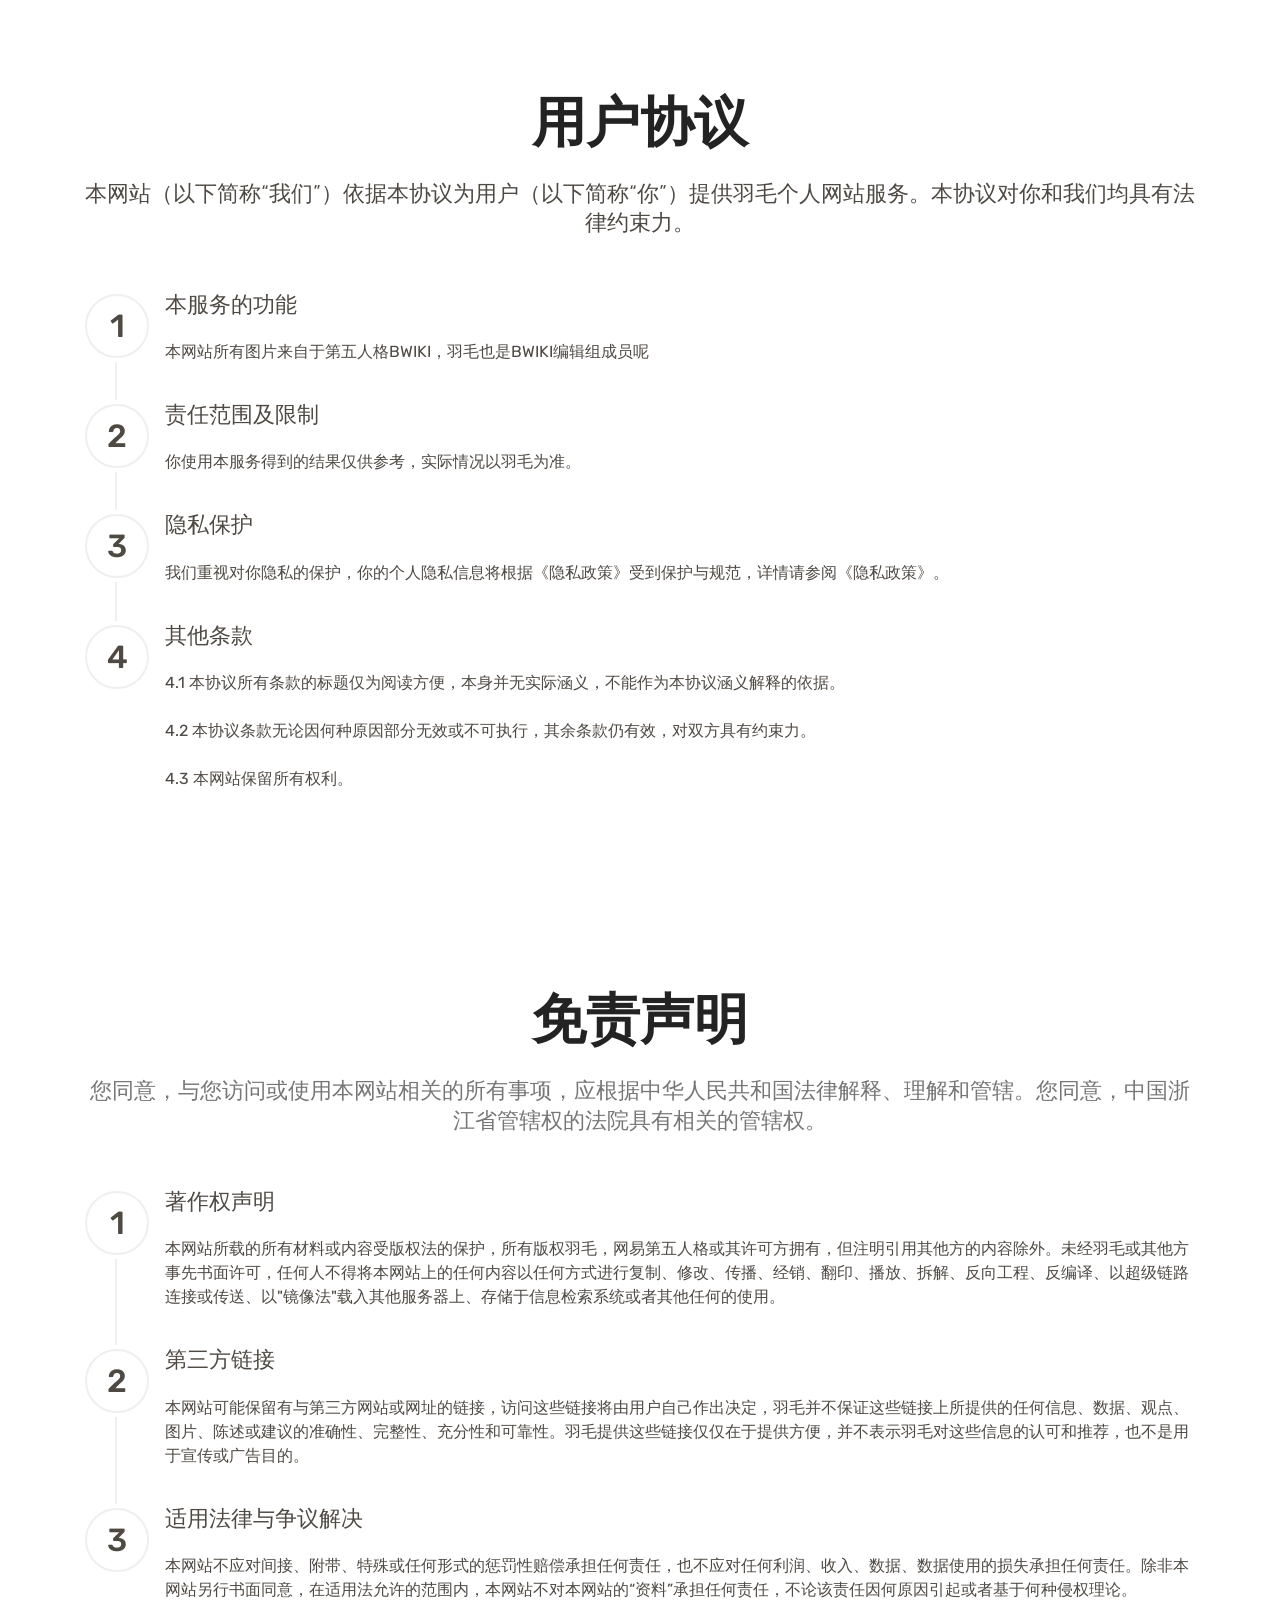
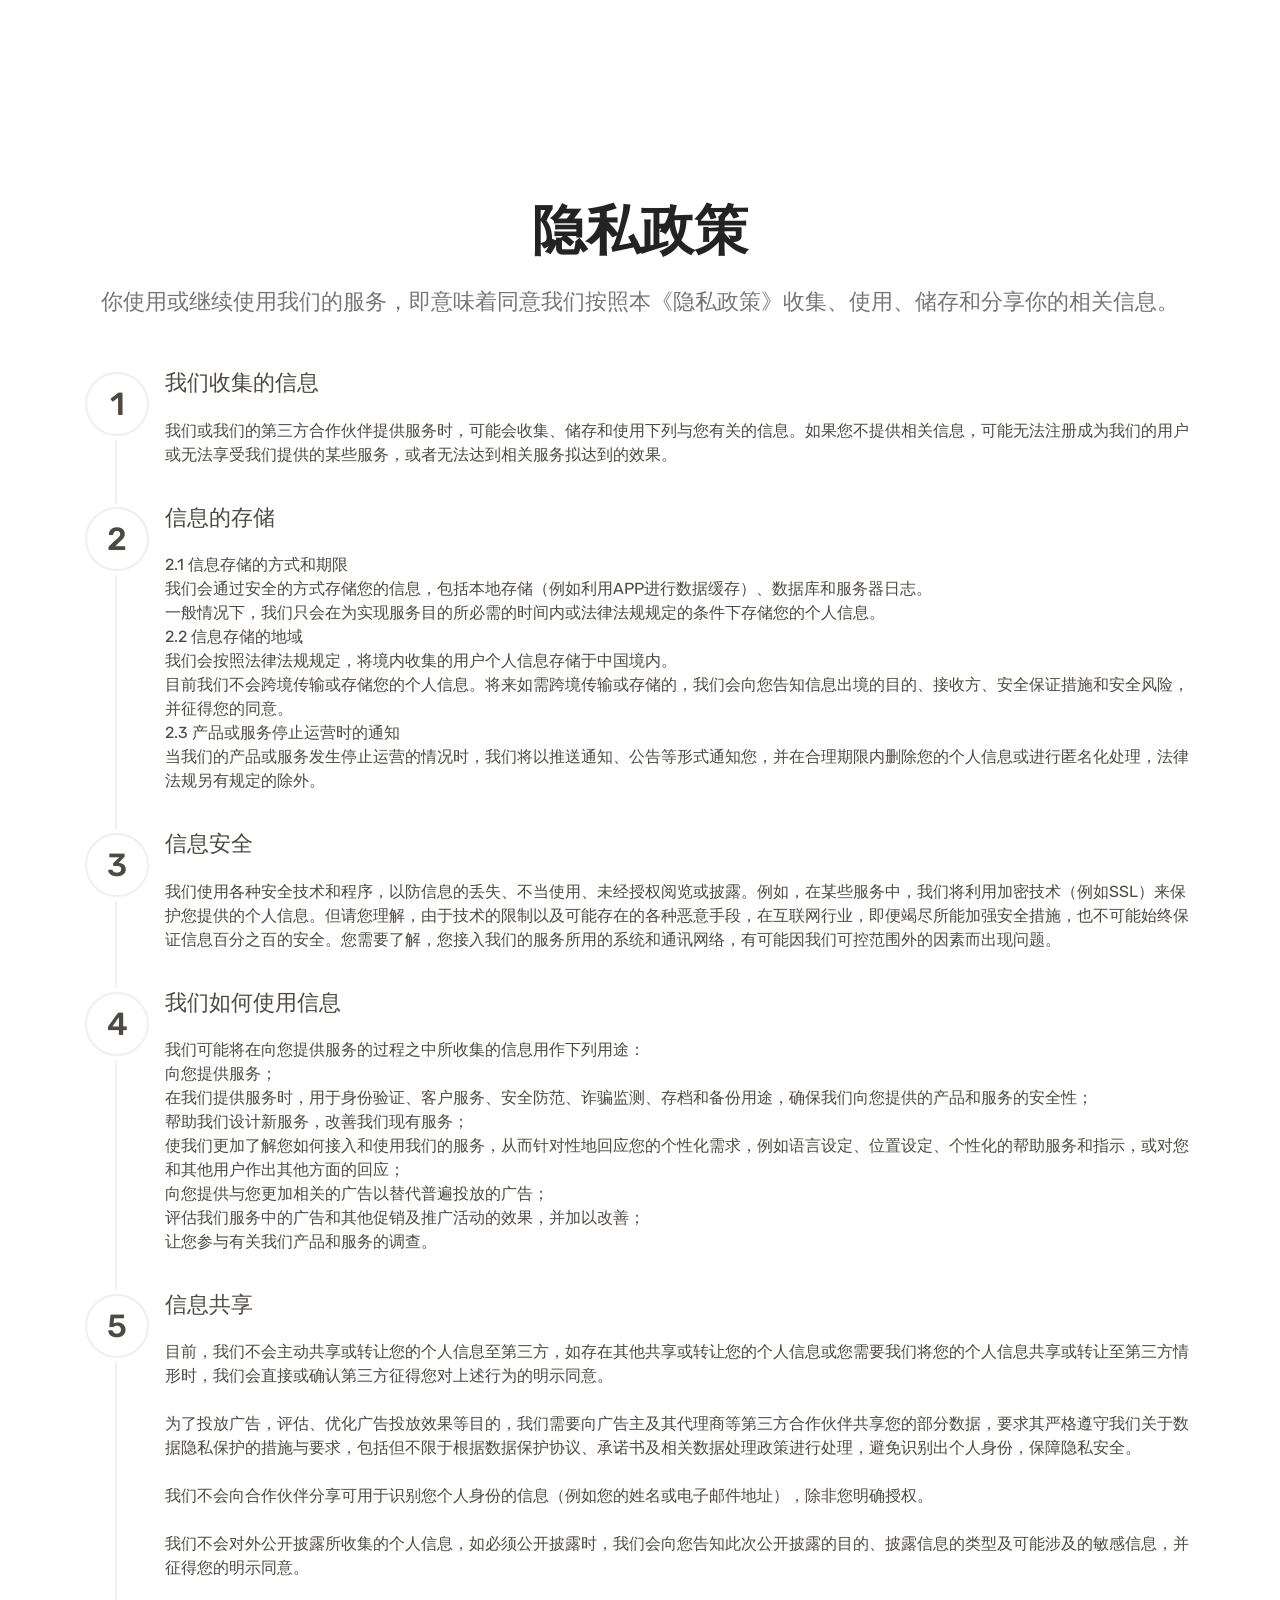
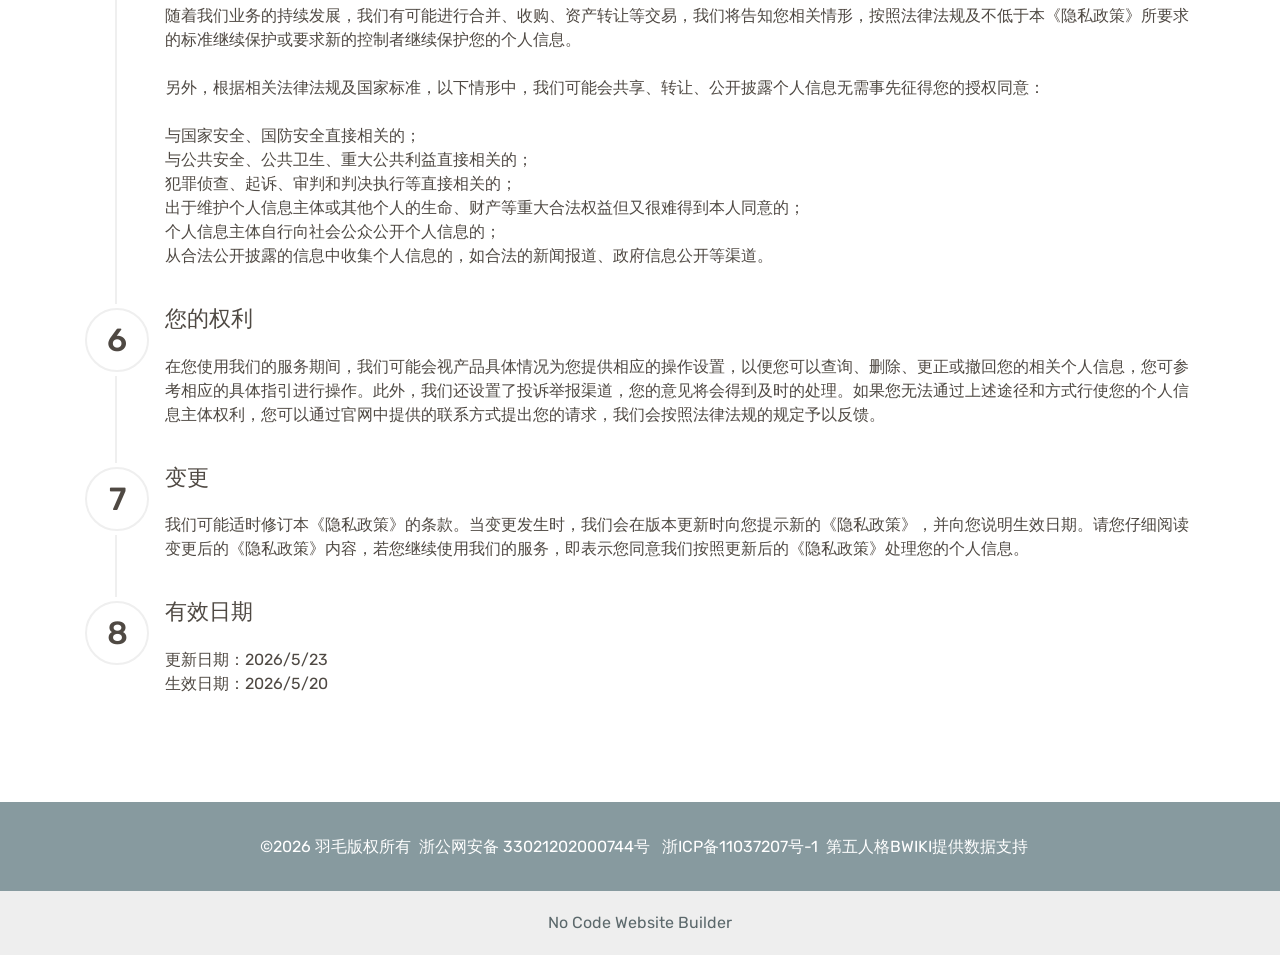
==== commit c4251eae: "Add files via upload" ====
--- a/myym.html
+++ b/myym.html
@@ -1,10 +1,10 @@
 <!DOCTYPE html>
 <html  >
 <head>
-  <!-- Site made with Mobirise Website Builder v6.0.1, https://mobirise.com -->
+  <!-- Site made with Mobirise Website Builder v6.1.12, https://mobirise.com -->
   <meta charset="UTF-8">
   <meta http-equiv="X-UA-Compatible" content="IE=edge">
-  <meta name="generator" content="Mobirise v6.0.1, mobirise.com">
+  <meta name="generator" content="Mobirise v6.1.12, mobirise.com">
   <meta name="viewport" content="width=device-width, initial-scale=1, minimum-scale=1">
   <link rel="shortcut icon" href="assets/images/image.png-96x96.png" type="image/x-icon">
   <meta name="description" content="用户协议 免责声明 隐私政策">
@@ -18,7 +18,7 @@
   <link rel="stylesheet" href="assets/theme/css/style.css">
   <link rel="preload" href="https://fonts.googleapis.com/css?family=Rubik:300,300i,400,400i,500,500i,700,700i,900,900i&display=swap" as="style" onload="this.onload=null;this.rel='stylesheet'">
   <noscript><link rel="stylesheet" href="https://fonts.googleapis.com/css?family=Rubik:300,300i,400,400i,500,500i,700,700i,900,900i&display=swap"></noscript>
-  <link rel="preload" as="style" href="assets/mobirise/css/mbr-additional.css?v=oB9DTF"><link rel="stylesheet" href="assets/mobirise/css/mbr-additional.css?v=oB9DTF" type="text/css">
+  <link rel="preload" as="style" href="assets/mobirise/css/mbr-additional.css?v=0pIJji"><link rel="stylesheet" href="assets/mobirise/css/mbr-additional.css?v=0pIJji" type="text/css">
 
   
   
@@ -344,7 +344,7 @@
             </div>
         </div>
     </div>
-</section><section class="display-7" style="padding: 0;align-items: center;justify-content: center;flex-wrap: wrap;    align-content: center;display: flex;position: relative;height: 4rem;"><a href="https://mobiri.se/" style="flex: 1 1;height: 4rem;position: absolute;width: 100%;z-index: 1;"><img alt="" style="height: 4rem;" src="[data-uri]"></a><p style="margin: 0;text-align: center;" class="display-7">&#8204;</p><a style="z-index:1" href="https://mobirise.com">Mobirise.com </a></section><script src="assets/popper/popper.min.js"></script>  <script src="assets/web/assets/jquery/jquery.min.js"></script>  <script src="assets/bootstrap/js/bootstrap.min.js"></script>  <script src="assets/tether/tether.min.js"></script>  <script src="assets/smoothscroll/smooth-scroll.js"></script>  <script src="assets/theme/js/script.js"></script>  
+</section><section class="display-7" style="padding: 0;align-items: center;justify-content: center;flex-wrap: wrap;    align-content: center;display: flex;position: relative;height: 4rem;"><a href="https://mobiri.se/" style="flex: 1 1;height: 4rem;position: absolute;width: 100%;z-index: 1;"><img alt="" style="height: 4rem;" src="[data-uri]"></a><p style="margin: 0;text-align: center;" class="display-7">&#8204;</p><a style="z-index:1" href="https://mobirise.com/builder/no-code-website-builder.html">No Code Website Builder</a></section><script src="assets/popper/popper.min.js"></script>  <script src="assets/web/assets/jquery/jquery.min.js"></script>  <script src="assets/bootstrap/js/bootstrap.min.js"></script>  <script src="assets/tether/tether.min.js"></script>  <script src="assets/smoothscroll/smooth-scroll.js"></script>  <script src="assets/theme/js/script.js"></script>  
   
   
 </body>
--- a/assets/mobirise/css/mbr-additional.css
+++ b/assets/mobirise/css/mbr-additional.css
@@ -98,7 +98,7 @@
   background-color: #b2ccd2 !important;
 }
 .bg-danger {
-  background-color: #879a9f !important;
+  background-color: #5b686b !important;
 }
 .btn-primary,
 .btn-primary:active {
@@ -202,8 +202,8 @@
 }
 .btn-danger,
 .btn-danger:active {
-  background-color: #879a9f !important;
-  border-color: #879a9f !important;
+  background-color: #5b686b !important;
+  border-color: #5b686b !important;
   color: #ffffff !important;
 }
 .btn-danger:hover,
@@ -211,14 +211,14 @@
 .btn-danger.focus,
 .btn-danger.active {
   color: #ffffff !important;
-  background-color: #617479 !important;
-  border-color: #617479 !important;
+  background-color: #384042 !important;
+  border-color: #384042 !important;
 }
 .btn-danger.disabled,
 .btn-danger:disabled {
   color: #ffffff !important;
-  background-color: #617479 !important;
-  border-color: #617479 !important;
+  background-color: #384042 !important;
+  border-color: #384042 !important;
 }
 .btn-white {
   color: #333333 !important;
@@ -366,22 +366,22 @@
 .btn-danger-outline,
 .btn-danger-outline:active {
   background: none;
-  border-color: #55666b;
-  color: #55666b;
+  border-color: #2c3234;
+  color: #2c3234;
 }
 .btn-danger-outline:hover,
 .btn-danger-outline:focus,
 .btn-danger-outline.focus,
 .btn-danger-outline.active {
   color: #ffffff;
-  background-color: #879a9f;
-  border-color: #879a9f;
+  background-color: #5b686b;
+  border-color: #5b686b;
 }
 .btn-danger-outline.disabled,
 .btn-danger-outline:disabled {
   color: #ffffff !important;
-  background-color: #879a9f !important;
-  border-color: #879a9f !important;
+  background-color: #5b686b !important;
+  border-color: #5b686b !important;
 }
 .btn-black-outline,
 .btn-black-outline:active {
@@ -433,7 +433,7 @@
   color: #b2ccd2 !important;
 }
 .text-danger {
-  color: #879a9f !important;
+  color: #5b686b !important;
 }
 .text-white {
   color: #ffffff !important;
@@ -463,7 +463,7 @@
 }
 a.text-danger:hover,
 a.text-danger:focus {
-  color: #55666b !important;
+  color: #2c3234 !important;
 }
 a.text-white:hover,
 a.text-white:focus {
@@ -483,7 +483,7 @@
   background-color: #b2ccd2;
 }
 .alert-danger {
-  background-color: #879a9f;
+  background-color: #5b686b;
 }
 .mbr-section-btn a.btn:not(.btn-form) {
   border-radius: 100px;
@@ -533,7 +533,7 @@
 }
 .mbr-plan-header.bg-danger .mbr-plan-subtitle,
 .mbr-plan-header.bg-danger .mbr-plan-price-desc {
-  color: #ced6d8;
+  color: #9ba7aa;
 }
 /* Scroll to top button*/
 .scrollToTop_wraper {
@@ -1235,7 +1235,7 @@
   }
 }
 .cid-uFzHqeNHWe {
-  background-image: url("../../../assets/images/800px-20260306-2026.jpg-800x424.jpg");
+  background-image: url("../../../assets/images/08huqzq8ats9863q242o7zzlfri57jk-2000x1061.jpg");
 }
 .cid-uHtK2E7dHL {
   padding-top: 3rem;
@@ -1389,7 +1389,7 @@
   background-color: #ffffff;
 }
 .cid-uG8d6Pg2Tj .form-text {
-  color: #879a9f;
+  color: #5b686b;
 }
 @media (max-width: 767px) {
   .cid-uG8d6Pg2Tj .content {
@@ -1487,44 +1487,7 @@
   color: #879a9f;
 }
 .cid-uG8d6Pg2Tj .mbr-links-column {
-  color: #5b686b;
-}
-.cid-uEL0j9SiN2 {
-  padding-top: 2rem;
-  padding-bottom: 2rem;
-  background-color: #879a9f;
-  overflow: hidden;
-}
-.cid-uGaanptBbO {
-  padding-top: 7rem;
-  padding-bottom: 6rem;
-  background-color: #ffffff;
-}
-.cid-uGaanptBbO .mbr-fallback-image.disabled {
-  display: none;
-}
-.cid-uGaanptBbO .mbr-fallback-image {
-  display: block;
-  background-size: cover;
-  background-position: center center;
-  width: 100%;
-  height: 100%;
-  position: absolute;
-  top: 0;
-}
-@media (max-width: 991px) {
-  .cid-uGaanptBbO .image-wrapper {
-    margin-bottom: 1rem;
-  }
-}
-.cid-uGaanptBbO .row {
-  flex-direction: row-reverse;
-}
-.cid-uGaanptBbO img {
-  width: 100%;
-}
-.cid-uGaanptBbO .mbr-description {
-  color: #5b686b;
+  color: #879a9f;
 }
 .cid-uEL0j9SiN2 {
   padding-top: 2rem;
--- a/assets/mobirise/css/mbr-additional.css
+++ b/assets/mobirise/css/mbr-additional.css
@@ -98,7 +98,7 @@
   background-color: #b2ccd2 !important;
 }
 .bg-danger {
-  background-color: #879a9f !important;
+  background-color: #5b686b !important;
 }
 .btn-primary,
 .btn-primary:active {
@@ -202,8 +202,8 @@
 }
 .btn-danger,
 .btn-danger:active {
-  background-color: #879a9f !important;
-  border-color: #879a9f !important;
+  background-color: #5b686b !important;
+  border-color: #5b686b !important;
   color: #ffffff !important;
 }
 .btn-danger:hover,
@@ -211,14 +211,14 @@
 .btn-danger.focus,
 .btn-danger.active {
   color: #ffffff !important;
-  background-color: #617479 !important;
-  border-color: #617479 !important;
+  background-color: #384042 !important;
+  border-color: #384042 !important;
 }
 .btn-danger.disabled,
 .btn-danger:disabled {
   color: #ffffff !important;
-  background-color: #617479 !important;
-  border-color: #617479 !important;
+  background-color: #384042 !important;
+  border-color: #384042 !important;
 }
 .btn-white {
   color: #333333 !important;
@@ -366,22 +366,22 @@
 .btn-danger-outline,
 .btn-danger-outline:active {
   background: none;
-  border-color: #55666b;
-  color: #55666b;
+  border-color: #2c3234;
+  color: #2c3234;
 }
 .btn-danger-outline:hover,
 .btn-danger-outline:focus,
 .btn-danger-outline.focus,
 .btn-danger-outline.active {
   color: #ffffff;
-  background-color: #879a9f;
-  border-color: #879a9f;
+  background-color: #5b686b;
+  border-color: #5b686b;
 }
 .btn-danger-outline.disabled,
 .btn-danger-outline:disabled {
   color: #ffffff !important;
-  background-color: #879a9f !important;
-  border-color: #879a9f !important;
+  background-color: #5b686b !important;
+  border-color: #5b686b !important;
 }
 .btn-black-outline,
 .btn-black-outline:active {
@@ -433,7 +433,7 @@
   color: #b2ccd2 !important;
 }
 .text-danger {
-  color: #879a9f !important;
+  color: #5b686b !important;
 }
 .text-white {
   color: #ffffff !important;
@@ -463,7 +463,7 @@
 }
 a.text-danger:hover,
 a.text-danger:focus {
-  color: #55666b !important;
+  color: #2c3234 !important;
 }
 a.text-white:hover,
 a.text-white:focus {
@@ -483,7 +483,7 @@
   background-color: #b2ccd2;
 }
 .alert-danger {
-  background-color: #879a9f;
+  background-color: #5b686b;
 }
 .mbr-section-btn a.btn:not(.btn-form) {
   border-radius: 100px;
@@ -533,7 +533,7 @@
 }
 .mbr-plan-header.bg-danger .mbr-plan-subtitle,
 .mbr-plan-header.bg-danger .mbr-plan-price-desc {
-  color: #ced6d8;
+  color: #9ba7aa;
 }
 /* Scroll to top button*/
 .scrollToTop_wraper {
@@ -1235,7 +1235,7 @@
   }
 }
 .cid-uFzHqeNHWe {
-  background-image: url("../../../assets/images/800px-20260306-2026.jpg-800x424.jpg");
+  background-image: url("../../../assets/images/08huqzq8ats9863q242o7zzlfri57jk-2000x1061.jpg");
 }
 .cid-uHtK2E7dHL {
   padding-top: 3rem;
@@ -1389,7 +1389,7 @@
   background-color: #ffffff;
 }
 .cid-uG8d6Pg2Tj .form-text {
-  color: #879a9f;
+  color: #5b686b;
 }
 @media (max-width: 767px) {
   .cid-uG8d6Pg2Tj .content {
@@ -1487,44 +1487,7 @@
   color: #879a9f;
 }
 .cid-uG8d6Pg2Tj .mbr-links-column {
-  color: #5b686b;
-}
-.cid-uEL0j9SiN2 {
-  padding-top: 2rem;
-  padding-bottom: 2rem;
-  background-color: #879a9f;
-  overflow: hidden;
-}
-.cid-uGaanptBbO {
-  padding-top: 7rem;
-  padding-bottom: 6rem;
-  background-color: #ffffff;
-}
-.cid-uGaanptBbO .mbr-fallback-image.disabled {
-  display: none;
-}
-.cid-uGaanptBbO .mbr-fallback-image {
-  display: block;
-  background-size: cover;
-  background-position: center center;
-  width: 100%;
-  height: 100%;
-  position: absolute;
-  top: 0;
-}
-@media (max-width: 991px) {
-  .cid-uGaanptBbO .image-wrapper {
-    margin-bottom: 1rem;
-  }
-}
-.cid-uGaanptBbO .row {
-  flex-direction: row-reverse;
-}
-.cid-uGaanptBbO img {
-  width: 100%;
-}
-.cid-uGaanptBbO .mbr-description {
-  color: #5b686b;
+  color: #879a9f;
 }
 .cid-uEL0j9SiN2 {
   padding-top: 2rem;
